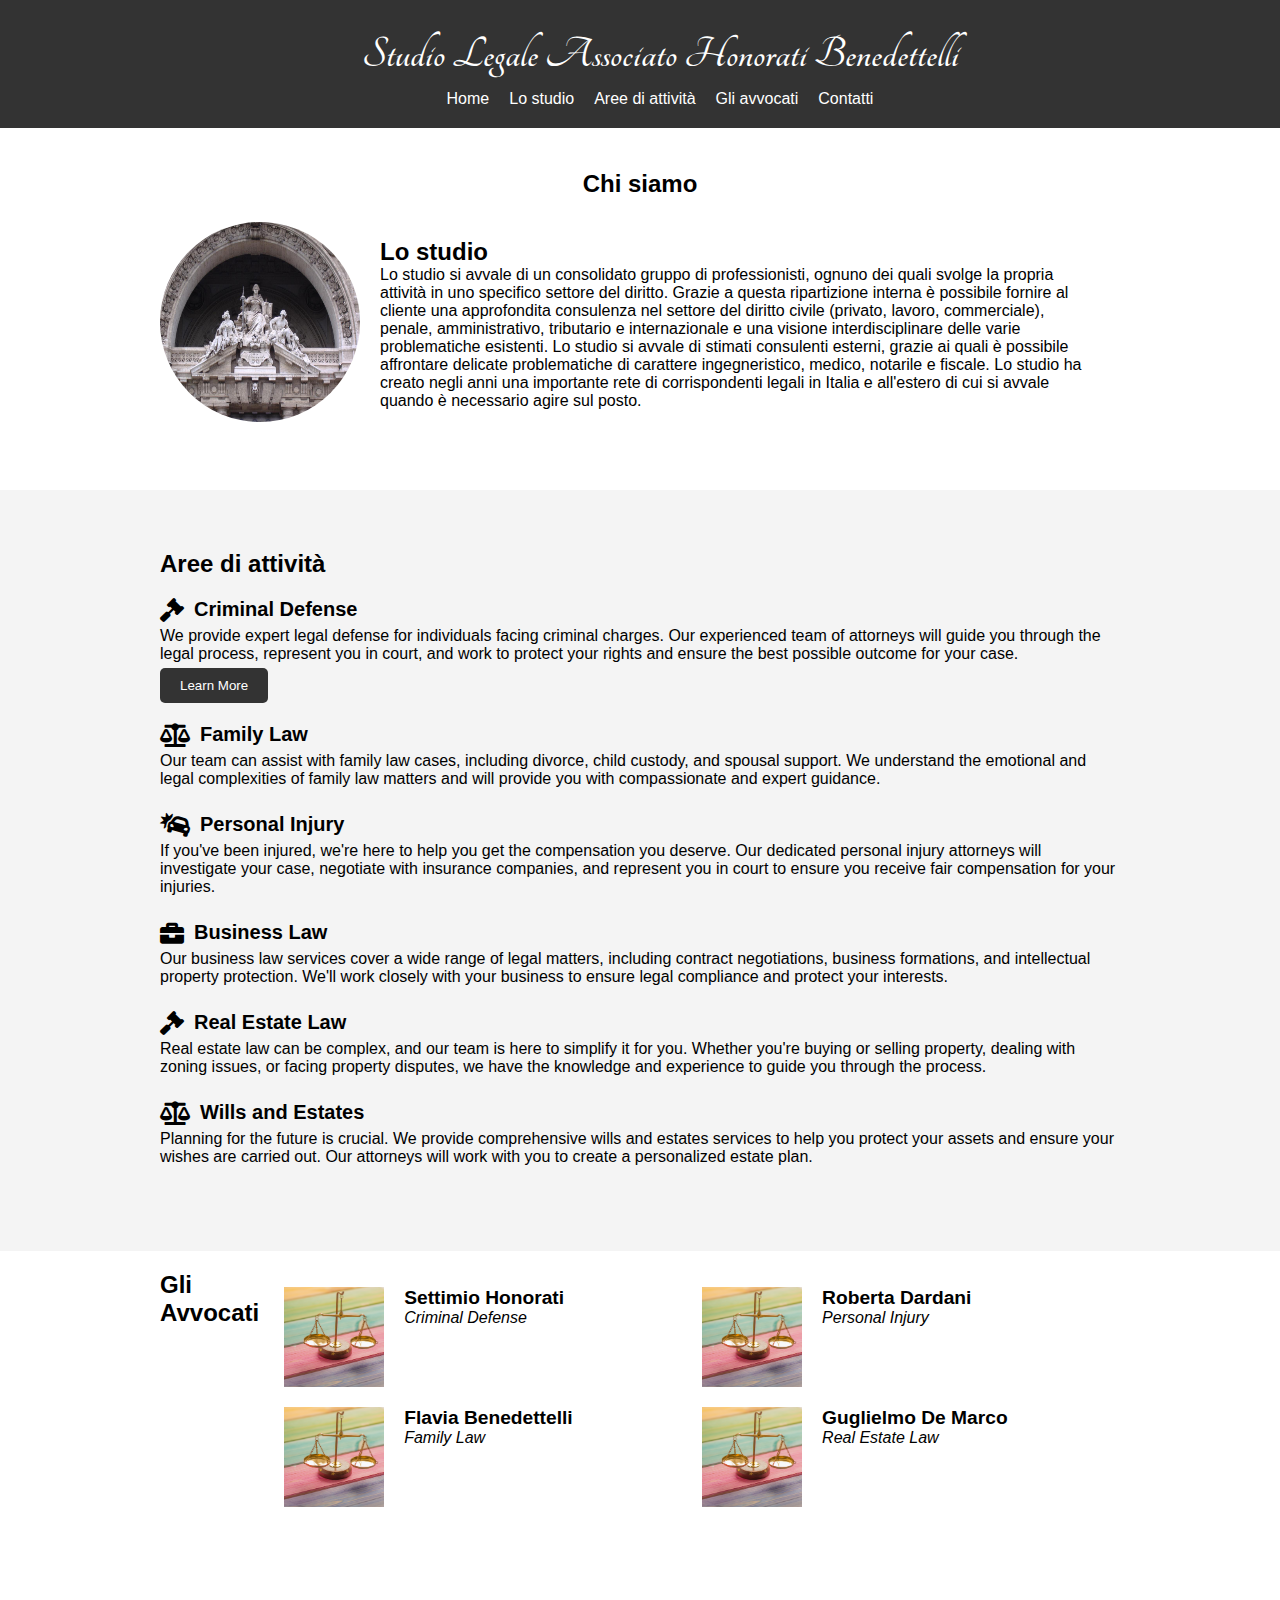
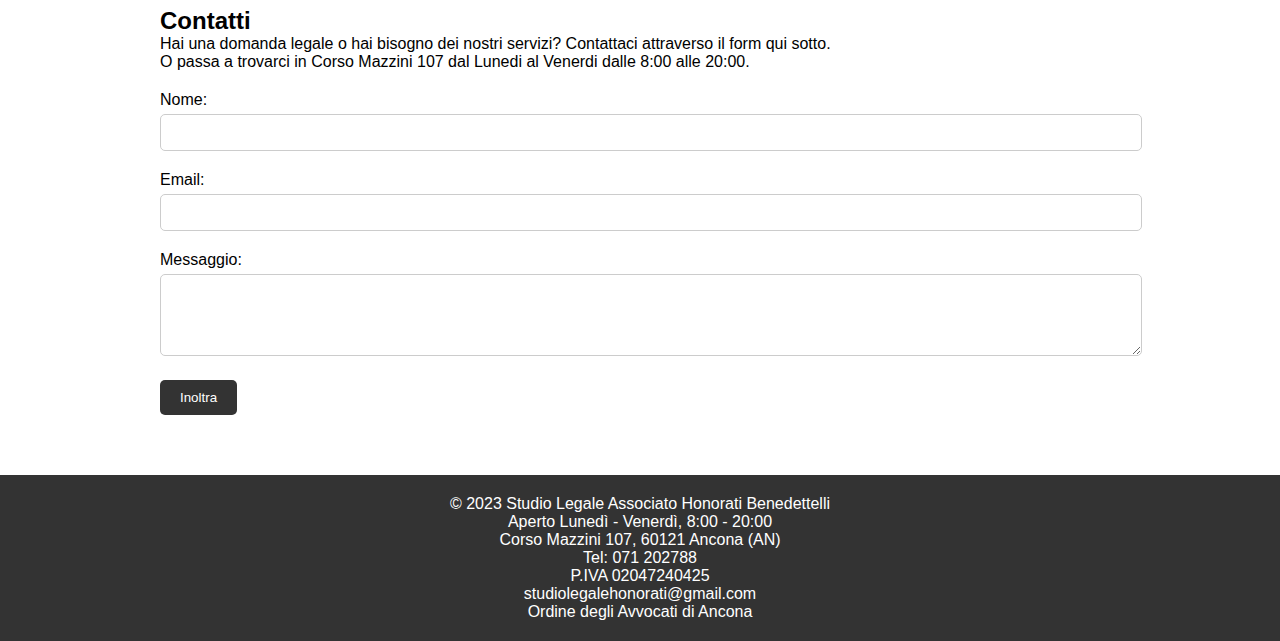
==== index.html @ 828ab22c "first commit" ====
<!DOCTYPE html>
<html lang="en">

<head>
    <meta charset="UTF-8">
    <meta name="viewport" content="width=device-width, initial-scale=1.0">
    <title>Studio Legale Associato Honorati Benedettelli</title>
    <link rel="stylesheet" href="style.css">
    <link rel="stylesheet" href="https://cdnjs.cloudflare.com/ajax/libs/font-awesome/5.15.3/css/all.min.css">
    <link rel="preconnect" href="https://fonts.googleapis.com">
    <link rel="preconnect" href="https://fonts.gstatic.com" crossorigin>
    <link
        href="https://fonts.googleapis.com/css2?family=Alex+Brush&family=Dancing+Script:wght@400;700&family=Great+Vibes&family=Tangerine:wght@400;700&display=swap"
        rel="stylesheet">
</head>

<body>
    <header id="sticky-header">
        <h1>Studio Legale Associato Honorati Benedettelli</h1>
        <nav>
            <a href="#home">Home</a>
            <a href="#about">Lo studio</a>
            <a href="#services">Aree di attività</a>
            <a href="#lawyers">Gli avvocati</a>
            <a href="#contact">Contatti</a>
        </nav>
    </header>
    <!-- Hero -->
    <div class="carousel-container" id="home">
        <div class="carousel-slide">
            <img src="imgs/img1.jpg" alt="Image 1">
            <div class="carousel-caption">
                <h2>Image 1 Caption</h2>
            </div>
        </div>
        <div class="carousel-slide">
            <img src="imgs/img6.jpg" alt="Image 2">
            <div class="carousel-caption">
                <h2>Image 2 Caption</h2>
            </div>
        </div>
        <div class="carousel-slide">
            <img src="imgs/img8.jpg" alt="Image 3">
            <div class="carousel-caption">
                <h2>Image 3 Caption</h2>
            </div>
        </div>
        <div class="carousel-slide">
            <img src="imgs/img11.jpg" alt="Image 4">
            <div class="carousel-caption">
                <h2>Image 4 Caption</h2>
            </div>
        </div>
        <div class="carousel-slide">
            <img src="imgs/img14.jpg" alt="Image 5">
            <div class="carousel-caption">
                <h2>Image 5 Caption</h2>
            </div>
        </div>
    </div>
    <!-- About -->
    <section id="about" class="about">
        <div class="container">
            <h2>Chi siamo</h2>
            <div class="about-content">
                <div class="profile-image">
                    <img src="imgs/img1.jpg" alt="Roberta Dardani - Lawyer">
                </div>
                <div class="profile-details">
                    <h3>Lo studio</h3>
                    <p>Lo studio si avvale di un consolidato gruppo di professionisti, ognuno dei quali svolge la
                        propria attività in uno specifico settore del diritto. Grazie a questa ripartizione interna è
                        possibile fornire al cliente una approfondita consulenza nel settore del diritto civile
                        (privato, lavoro, commerciale), penale, amministrativo, tributario e internazionale e una
                        visione interdisciplinare delle varie problematiche esistenti.
                        Lo studio si avvale di stimati consulenti esterni, grazie ai quali è possibile affrontare
                        delicate problematiche di carattere ingegneristico, medico, notarile e fiscale.
                        Lo studio ha creato negli anni una importante rete di corrispondenti legali in Italia e
                        all&#39;estero di cui si avvale quando è necessario agire sul posto.</p>
                </div>
            </div>
        </div>
    </section>
    <!-- Services -->
    <section id="services" class="services">
        <div class="container">
            <h2>Aree di attività</h2>
            <div class="service">
                <i class="fas fa-gavel"></i>
                <h3>Criminal Defense</h3>
                <p>We provide expert legal defense for individuals facing criminal charges. Our experienced team of
                    attorneys will guide you through the legal process, represent you in court, and work to protect your
                    rights and ensure the best possible outcome for your case.</p>
                    <button class="open-dialog-button">Learn More</button>
            </div>
            <div class="service">
                <i class="fas fa-balance-scale"></i>
                <h3>Family Law</h3>
                <p>Our team can assist with family law cases, including divorce, child custody, and spousal support. We
                    understand the emotional and legal complexities of family law matters and will provide you with
                    compassionate and expert guidance.</p>
            </div>
            <div class="service">
                <i class="fas fa-car-crash"></i>
                <h3>Personal Injury</h3>
                <p>If you've been injured, we're here to help you get the compensation you deserve. Our dedicated
                    personal injury attorneys will investigate your case, negotiate with insurance companies, and
                    represent you in court to ensure you receive fair compensation for your injuries.</p>
            </div>
            <div class="service">
                <i class="fas fa-briefcase"></i>
                <h3>Business Law</h3>
                <p>Our business law services cover a wide range of legal matters, including contract negotiations,
                    business formations, and intellectual property protection. We'll work closely with your business to
                    ensure legal compliance and protect your interests.</p>
            </div>
            <div class="service">
                <i class="fas fa-gavel"></i>
                <h3>Real Estate Law</h3>
                <p>Real estate law can be complex, and our team is here to simplify it for you. Whether you're buying or
                    selling property, dealing with zoning issues, or facing property disputes, we have the knowledge and
                    experience to guide you through the process.</p>
            </div>
            <div class="service">
                <i class="fas fa-balance-scale"></i>
                <h3>Wills and Estates</h3>
                <p>Planning for the future is crucial. We provide comprehensive wills and estates services to help you
                    protect your assets and ensure your wishes are carried out. Our attorneys will work with you to
                    create a personalized estate plan.</p>
            </div>
        </div>
    </section>
    <!-- Gli avvocati -->
    <section id="lawyers" class="container lawyers-container">
        <h2>Gli Avvocati</h2>
        <div class="lawyer-column">
            <ul class="lawyer-list">
                <li class="lawyer-item">
                    <img class="lawyer-image" src="imgs/bilancia.jpg" alt="Lawyer 1">
                    <div class="lawyer-details">
                        <h2 class="lawyer-name">Settimio Honorati</h2>
                        <p class="lawyer-specialty">Criminal Defense</p>
                    </div>
                </li>
                <li class="lawyer-item">
                    <img class="lawyer-image" src="imgs/bilancia.jpg" alt="Lawyer 2">
                    <div class="lawyer-details">
                        <h2 class="lawyer-name">Flavia Benedettelli</h2>
                        <p class="lawyer-specialty">Family Law</p>
                    </div>
                </li>
            </ul>
        </div>
        <div class="lawyer-column">
            <ul class="lawyer-list">
                <li class="lawyer-item">
                    <img class="lawyer-image" src="imgs/bilancia.jpg" alt="Lawyer 3">
                    <div class="lawyer-details">
                        <h2 class="lawyer-name">Roberta Dardani</h2>
                        <p class="lawyer-specialty">Personal Injury</p>
                    </div>
                </li>
                <li class="lawyer-item">
                    <img class="lawyer-image" src="imgs/bilancia.jpg" alt="Lawyer 4">
                    <div class="lawyer-details">
                        <h2 class="lawyer-name">Guglielmo De Marco</h2>
                        <p class="lawyer-specialty">Real Estate Law</p>
                    </div>
                </li>
            </ul>
        </div>
    </section>
    <!-- Contacts -->
    <section id="contact" class="contact">
        <div class="container">
            <h2>Contatti</h2>
            <p>Hai una domanda legale o hai bisogno dei nostri servizi? Contattaci attraverso il form qui sotto.</p>
            <p>O passa a trovarci in Corso Mazzini 107 dal Lunedi al Venerdi dalle 8:00 alle 20:00.</p>
            <form class="form">
                <div class="form-group">
                    <label for="name">Nome:</label>
                    <input type="text" id="name" name="name" required>
                </div>
                <div class="form-group">
                    <label for="email">Email:</label>
                    <input type="email" id="email" name="email" required>
                </div>
                <div class="form-group">
                    <label for="message">Messaggio:</label>
                    <textarea id="message" name="message" rows="4" required></textarea>
                </div>
                <button type="submit">Inoltra</button>
            </form>
        </div>
    </section>

    <footer>
        <div class="container">
            <p>&copy; 2023 Studio Legale Associato Honorati Benedettelli</p>
            <p>Aperto Lunedì - Venerdì, 8:00 - 20:00</p>
            <p>Corso Mazzini 107, 60121 Ancona (AN)</p>
            <p>Tel: 071 202788</p>
            <p>P.IVA 02047240425</p>
            <p>studiolegalehonorati@gmail.com</p>
            <p>Ordine degli Avvocati di Ancona</p>
        </div>
    </footer>
    <script src="script.js"></script>
</body>

</html>
---- style.css ----
/* Reset some default styles */
body, h1, h2, h3, p {
    margin: 0;
    padding: 0;
}

/* Add styles for the entire page */
body {
    font-family: Arial, sans-serif;
    padding-top: 150px;
}

.container {
    max-width: 960px;
    margin: 0 auto;
    padding: 20px;
}

/* Header Styles */
/* Make the header sticky on scroll */
#sticky-header {
    position: fixed;
    top: 0;
    width: 100%;
    background-color: #333;
    color: #fff;
    z-index: 1000;
}

#sticky-header h1 {
    font-family: 'Tangerine', cursive;
    font-size: 46px;
    margin: 10px;
}

header {
    background-color: #333;
    color: #fff;
    padding: 20px;
    text-align: center;
}

nav {
    display: flex;
    justify-content: center;
    gap: 20px;
}

nav a {
    text-decoration: none;
    color: #fff;
}

h2 {
    font-size: 24px;
    margin: 0;
}

/* Carousel Style */
.carousel-container {
    position: relative;
    max-height: 90vh;
    overflow: hidden;
    margin-top: -40px;
}

.carousel-slide {
    display: none;
    width: 100%;
    height: 100%;
}

.carousel-slide img {
    width: 100%;
    height: 100%;
    object-fit: cover;
}

.carousel-caption {
    position: absolute;
    top: 50%;
    left: 50%;
    transform: translate(-50%, -50%);
    text-align: center;
    color: #fff;
    background-color: #333;
    padding: 30px;
}

/* "About Me" section */
.about {
    background-color: #fff;
    padding: 40px 0;
}

.about h2 {
    font-size: 24px;
    text-align: center;
    margin-bottom: 20px;
}

.about-content {
    display: flex;
    align-items: center;
}

.profile-image img {
    width: 200px;
    height: 200px;
    border-radius: 50%;
}

.profile-details {
    flex: 1;
    padding: 20px;
}

.profile-details h3 {
    font-size: 24px;
}

.profile-details p {
    font-size: 16px;
}


/* Services Section Styles */
.services {
    background-color: #f4f4f4;
    padding: 40px 0;
}

/* Responsive CSS for the services section */
.service {
    margin: 20px 0;
    display: flex;
    align-items: flex-start;
    /* Align items at the top */
    flex-wrap: wrap;
    /* Wrap the content to the next line on smaller screens */
}

.service i {
    font-size: 24px;
    margin-right: 10px;
}

.service h3 {
    font-size: 20px;
    margin: 0;
    flex: 1;
    /* Expand to fill available space */
}

.service p {
    margin: 5px 0;
    font-size: 16px;
}

/* Responsive design for the entire page */
@media (max-width: 768px) {

    /* Adjustments for smaller screens */
    .service {
        flex-direction: column;
        /* Stack content on smaller screens */
    }

    .service i {
        margin-right: 0;
        margin-bottom: 10px;
    }
}

/* Lawyers section */
.lawyers-container {
    display: flex;
    justify-content: space-between;
}

.lawyer-column {
    width: 48%;
    /* Adjust the width as needed */
}

.lawyer-list {
    list-style: none;
    padding: 0;
}

.lawyer-item {
    display: flex;
    margin-bottom: 20px;
}

.lawyer-image {
    width: 100px;
    height: 100px;
    margin-right: 20px;
}

.lawyer-details {
    flex: 1;
}

/* Additional styles for better visual appeal */
.lawyer-name {
    font-size: 1.2em;
    font-weight: bold;
    margin: 0;
}

.lawyer-specialty {
    font-style: italic;
}

/* Contact Section Styles */
.contact {
    padding: 40px 0;
}

.form {
    padding-top: 20px;
}

.form-group {
    margin-bottom: 20px;
}

label {
    display: block;
    margin-bottom: 5px;
}

input, textarea {
    width: 100%;
    padding: 10px;
    border: 1px solid #ccc;
    border-radius: 5px;
}

button {
    background-color: #333;
    color: #fff;
    padding: 10px 20px;
    border: none;
    border-radius: 5px;
    cursor: pointer;
}

button:hover {
    background-color: #555;
}

footer {
    background-color: #333;
    text-align: center;
    color: #fff;
}
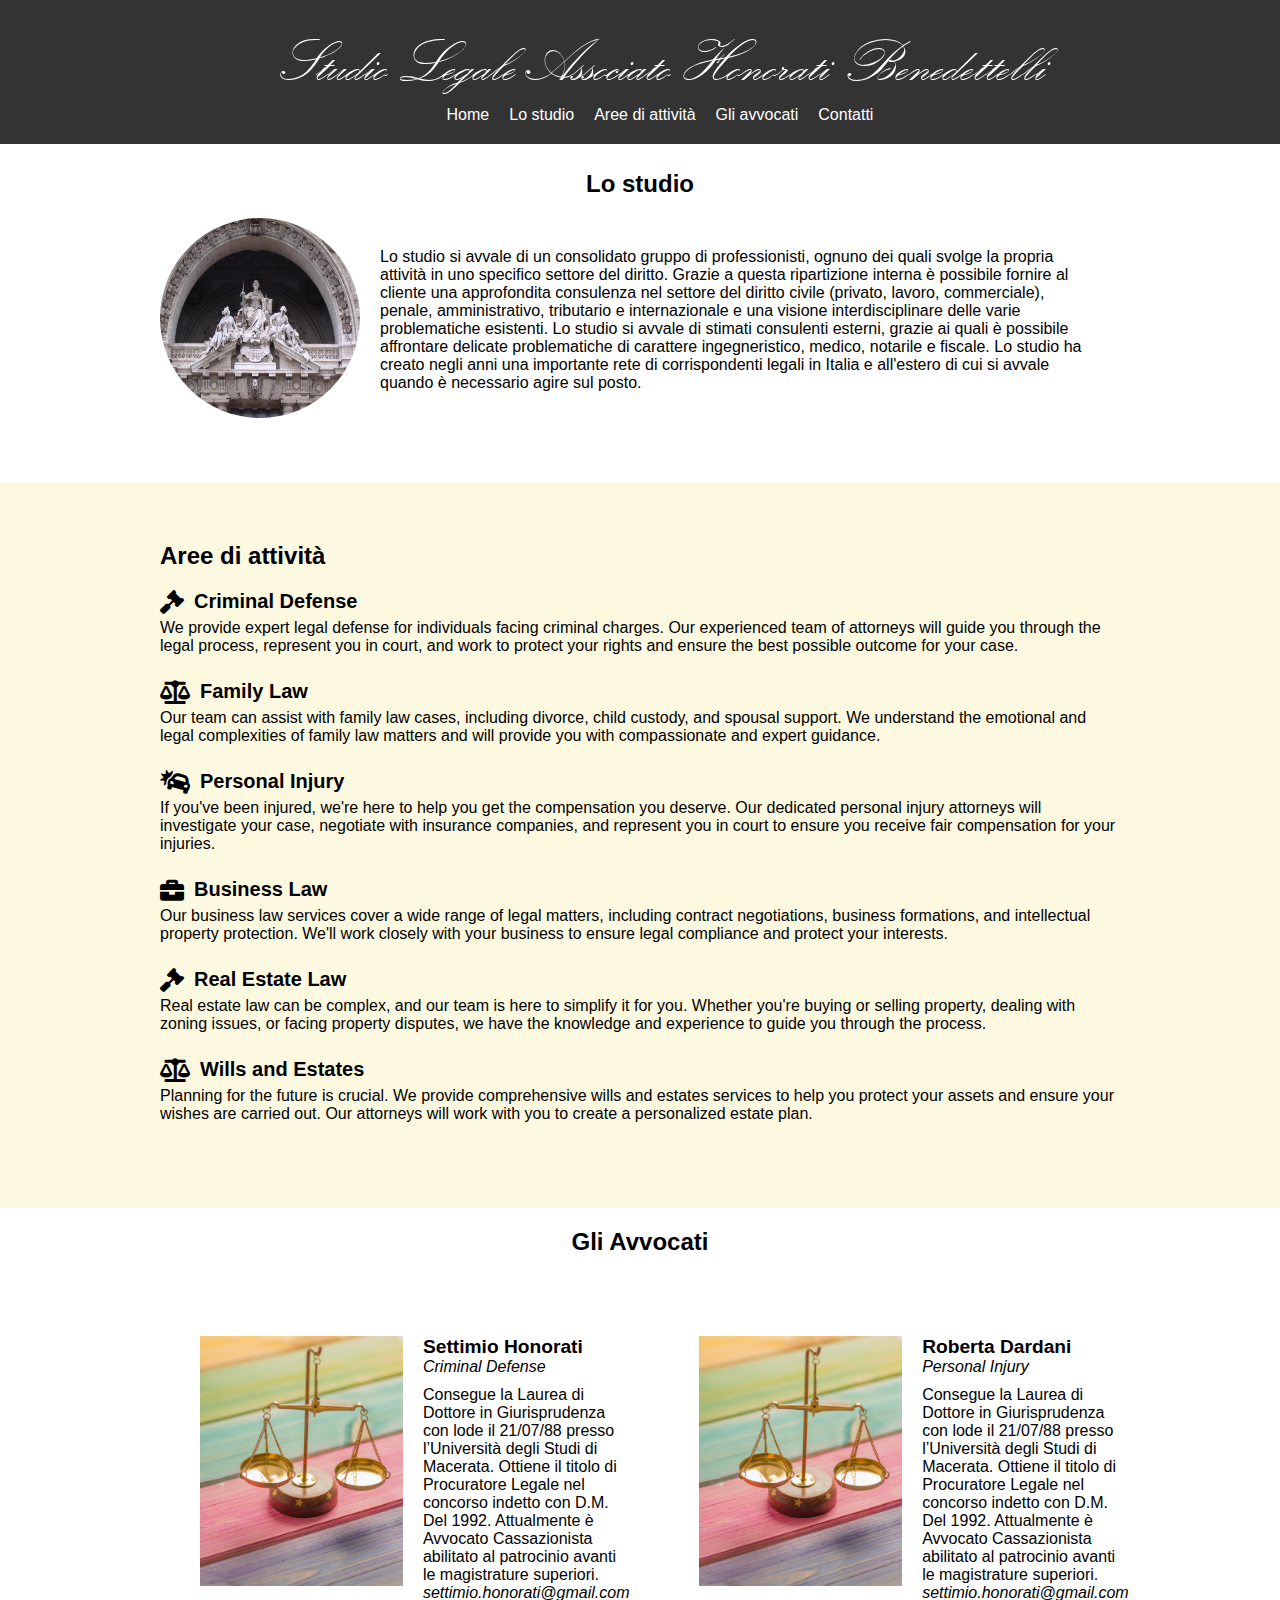
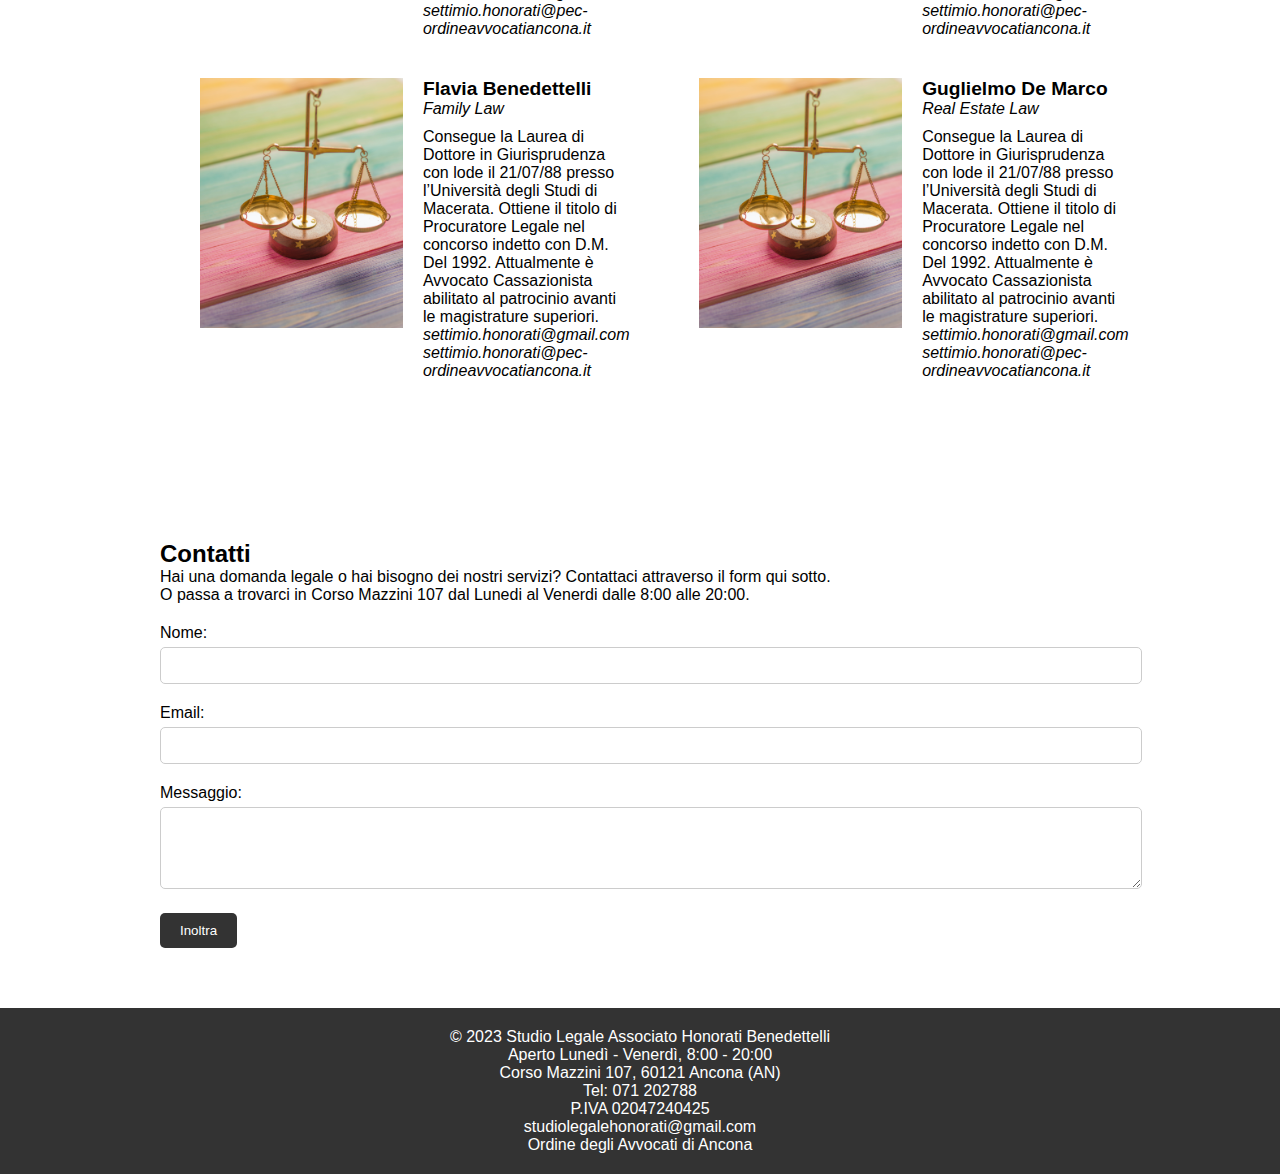
==== commit 1bbe66ec: "added font" ====
--- a/index.html
+++ b/index.html
@@ -28,31 +28,31 @@
     <!-- Hero -->
     <div class="carousel-container" id="home">
         <div class="carousel-slide">
-            <img src="imgs/img1.jpg" alt="Image 1">
+            <img src="imgs/law.jpg" alt="Image 1">
             <div class="carousel-caption">
                 <h2>Image 1 Caption</h2>
             </div>
         </div>
         <div class="carousel-slide">
-            <img src="imgs/img6.jpg" alt="Image 2">
+            <img src="imgs/law.jpg" alt="Image 2">
             <div class="carousel-caption">
                 <h2>Image 2 Caption</h2>
             </div>
         </div>
         <div class="carousel-slide">
-            <img src="imgs/img8.jpg" alt="Image 3">
+            <img src="imgs/law.jpg" alt="Image 3">
             <div class="carousel-caption">
                 <h2>Image 3 Caption</h2>
             </div>
         </div>
         <div class="carousel-slide">
-            <img src="imgs/img11.jpg" alt="Image 4">
+            <img src="imgs/law.jpg" alt="Image 4">
             <div class="carousel-caption">
                 <h2>Image 4 Caption</h2>
             </div>
         </div>
         <div class="carousel-slide">
-            <img src="imgs/img14.jpg" alt="Image 5">
+            <img src="imgs/law.jpg" alt="Image 5">
             <div class="carousel-caption">
                 <h2>Image 5 Caption</h2>
             </div>
@@ -61,13 +61,12 @@
     <!-- About -->
     <section id="about" class="about">
         <div class="container">
-            <h2>Chi siamo</h2>
+            <h2>Lo studio</h2>
             <div class="about-content">
                 <div class="profile-image">
                     <img src="imgs/img1.jpg" alt="Roberta Dardani - Lawyer">
                 </div>
                 <div class="profile-details">
-                    <h3>Lo studio</h3>
                     <p>Lo studio si avvale di un consolidato gruppo di professionisti, ognuno dei quali svolge la
                         propria attività in uno specifico settore del diritto. Grazie a questa ripartizione interna è
                         possibile fornire al cliente una approfondita consulenza nel settore del diritto civile
@@ -91,7 +90,6 @@
                 <p>We provide expert legal defense for individuals facing criminal charges. Our experienced team of
                     attorneys will guide you through the legal process, represent you in court, and work to protect your
                     rights and ensure the best possible outcome for your case.</p>
-                    <button class="open-dialog-button">Learn More</button>
             </div>
             <div class="service">
                 <i class="fas fa-balance-scale"></i>
@@ -131,43 +129,73 @@
         </div>
     </section>
     <!-- Gli avvocati -->
-    <section id="lawyers" class="container lawyers-container">
+    <section id="lawyers" class="container">
         <h2>Gli Avvocati</h2>
-        <div class="lawyer-column">
-            <ul class="lawyer-list">
-                <li class="lawyer-item">
-                    <img class="lawyer-image" src="imgs/bilancia.jpg" alt="Lawyer 1">
-                    <div class="lawyer-details">
-                        <h2 class="lawyer-name">Settimio Honorati</h2>
-                        <p class="lawyer-specialty">Criminal Defense</p>
-                    </div>
-                </li>
-                <li class="lawyer-item">
-                    <img class="lawyer-image" src="imgs/bilancia.jpg" alt="Lawyer 2">
-                    <div class="lawyer-details">
-                        <h2 class="lawyer-name">Flavia Benedettelli</h2>
-                        <p class="lawyer-specialty">Family Law</p>
-                    </div>
-                </li>
-            </ul>
-        </div>
-        <div class="lawyer-column">
-            <ul class="lawyer-list">
-                <li class="lawyer-item">
-                    <img class="lawyer-image" src="imgs/bilancia.jpg" alt="Lawyer 3">
-                    <div class="lawyer-details">
-                        <h2 class="lawyer-name">Roberta Dardani</h2>
-                        <p class="lawyer-specialty">Personal Injury</p>
-                    </div>
-                </li>
-                <li class="lawyer-item">
-                    <img class="lawyer-image" src="imgs/bilancia.jpg" alt="Lawyer 4">
-                    <div class="lawyer-details">
-                        <h2 class="lawyer-name">Guglielmo De Marco</h2>
-                        <p class="lawyer-specialty">Real Estate Law</p>
-                    </div>
-                </li>
-            </ul>
+        <div class="lawyers-container">
+            <div class="lawyer-column">
+                <ul class="lawyer-list">
+                    <li class="lawyer-item">
+                        <img class="lawyer-image" src="imgs/bilancia.jpg" alt="Lawyer 1">
+                        <div class="lawyer-details">
+                            <h3 class="lawyer-name">Settimio Honorati</h3>
+                            <p class="lawyer-specialty">Criminal Defense</p>
+                            <p>Consegue la Laurea di Dottore in Giurisprudenza con lode il 21/07/88 presso l’Università
+                                degli Studi di Macerata.
+                                Ottiene il titolo di Procuratore Legale nel concorso indetto con D.M. Del 1992.
+                                Attualmente è Avvocato Cassazionista abilitato al patrocinio avanti le magistrature
+                                superiori.</p>
+                            <p class="lawyer-contact">settimio.honorati@gmail.com</p>
+                            <p class="lawyer-contact">settimio.honorati@pec-ordineavvocatiancona.it</p>
+                        </div>
+                    </li>
+                    <li class="lawyer-item">
+                        <img class="lawyer-image" src="imgs/bilancia.jpg" alt="Lawyer 2">
+                        <div class="lawyer-details">
+                            <h3 class="lawyer-name">Flavia Benedettelli</h3>
+                            <p class="lawyer-specialty">Family Law</p>
+                            <p>Consegue la Laurea di Dottore in Giurisprudenza con lode il 21/07/88 presso l’Università
+                                degli Studi di Macerata.
+                                Ottiene il titolo di Procuratore Legale nel concorso indetto con D.M. Del 1992.
+                                Attualmente è Avvocato Cassazionista abilitato al patrocinio avanti le magistrature
+                                superiori.</p>
+                            <p class="lawyer-contact">settimio.honorati@gmail.com</p>
+                            <p class="lawyer-contact">settimio.honorati@pec-ordineavvocatiancona.it</p>
+                        </div>
+                    </li>
+                </ul>
+            </div>
+            <div class="lawyer-column">
+                <ul class="lawyer-list">
+                    <li class="lawyer-item">
+                        <img class="lawyer-image" src="imgs/bilancia.jpg" alt="Lawyer 3">
+                        <div class="lawyer-details">
+                            <h3 class="lawyer-name">Roberta Dardani</h3>
+                            <p class="lawyer-specialty">Personal Injury</p>
+                            <p>Consegue la Laurea di Dottore in Giurisprudenza con lode il 21/07/88 presso l’Università
+                                degli Studi di Macerata.
+                                Ottiene il titolo di Procuratore Legale nel concorso indetto con D.M. Del 1992.
+                                Attualmente è Avvocato Cassazionista abilitato al patrocinio avanti le magistrature
+                                superiori.</p>
+                            <p class="lawyer-contact">settimio.honorati@gmail.com</p>
+                            <p class="lawyer-contact">settimio.honorati@pec-ordineavvocatiancona.it</p>
+                        </div>
+                    </li>
+                    <li class="lawyer-item">
+                        <img class="lawyer-image" src="imgs/bilancia.jpg" alt="Lawyer 4">
+                        <div class="lawyer-details">
+                            <h3 class="lawyer-name">Guglielmo De Marco</h3>
+                            <p class="lawyer-specialty">Real Estate Law</p>
+                            <p>Consegue la Laurea di Dottore in Giurisprudenza con lode il 21/07/88 presso l’Università
+                                degli Studi di Macerata.
+                                Ottiene il titolo di Procuratore Legale nel concorso indetto con D.M. Del 1992.
+                                Attualmente è Avvocato Cassazionista abilitato al patrocinio avanti le magistrature
+                                superiori.</p>
+                            <p class="lawyer-contact">settimio.honorati@gmail.com</p>
+                            <p class="lawyer-contact">settimio.honorati@pec-ordineavvocatiancona.it</p>
+                        </div>
+                    </li>
+                </ul>
+            </div>
         </div>
     </section>
     <!-- Contacts -->
--- a/style.css
+++ b/style.css
@@ -1,3 +1,8 @@
+@font-face {
+    font-family: myKunstlerFont;
+    src: url(KUNSTLER.TTF);
+  }
+  
 /* Reset some default styles */
 body, h1, h2, h3, p {
     margin: 0;
@@ -28,9 +33,10 @@
 }
 
 #sticky-header h1 {
-    font-family: 'Tangerine', cursive;
-    font-size: 46px;
+    font-family: myKunstlerFont;
+    font-size: 60px;
     margin: 10px;
+    font-weight: 100;
 }
 
 header {
@@ -126,7 +132,7 @@
 
 /* Services Section Styles */
 .services {
-    background-color: #f4f4f4;
+    background-color: #FDF9E1;
     padding: 40px 0;
 }
 
@@ -173,9 +179,14 @@
 }
 
 /* Lawyers section */
+#lawyers h2 {
+    text-align: center;
+}
+
 .lawyers-container {
     display: flex;
     justify-content: space-between;
+    padding: 40px 0;
 }
 
 .lawyer-column {
@@ -190,12 +201,12 @@
 
 .lawyer-item {
     display: flex;
-    margin-bottom: 20px;
+    margin: 40px;
 }
 
 .lawyer-image {
-    width: 100px;
-    height: 100px;
+    width: 250px;
+    height: 250px;
     margin-right: 20px;
 }
 
@@ -212,8 +223,12 @@
 
 .lawyer-specialty {
     font-style: italic;
-}
-
+    margin-bottom: 10px;
+}
+
+.lawyer-contact {
+    font-style: italic;
+}
 /* Contact Section Styles */
 .contact {
     padding: 40px 0;
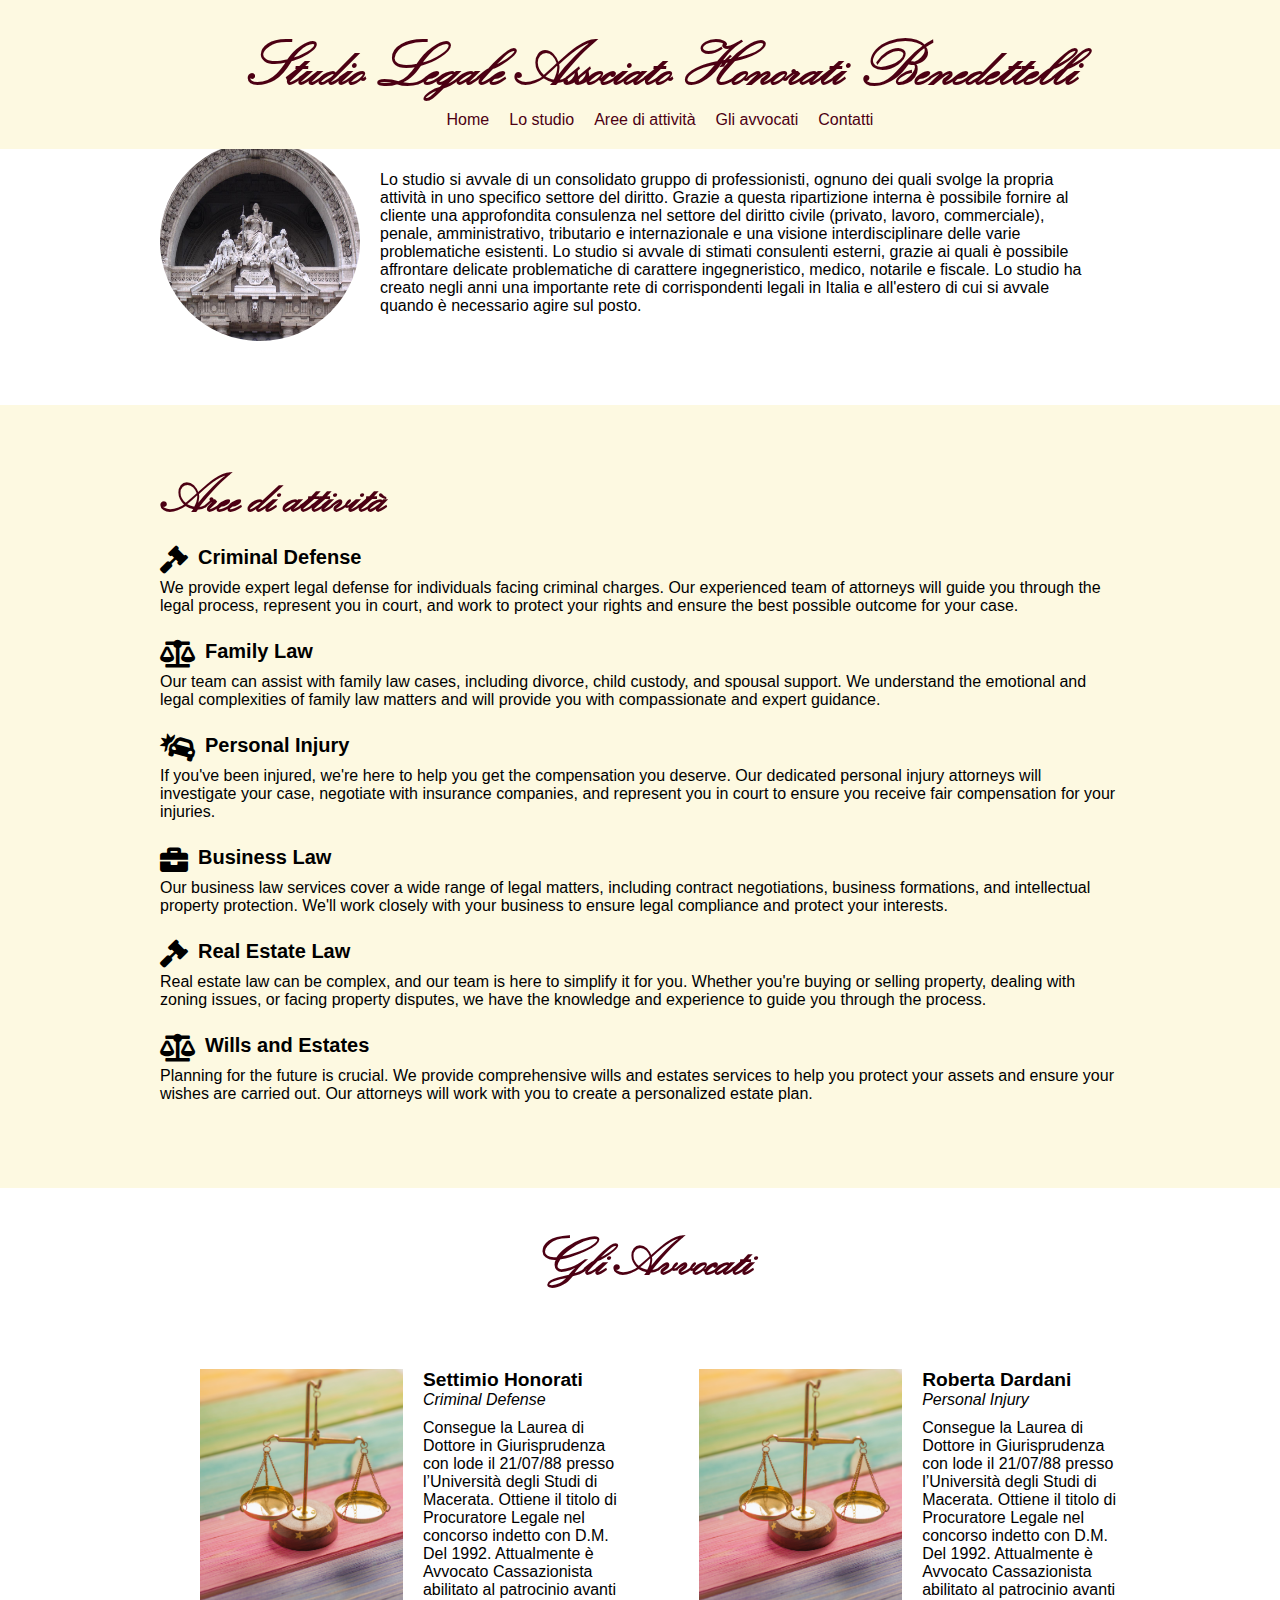
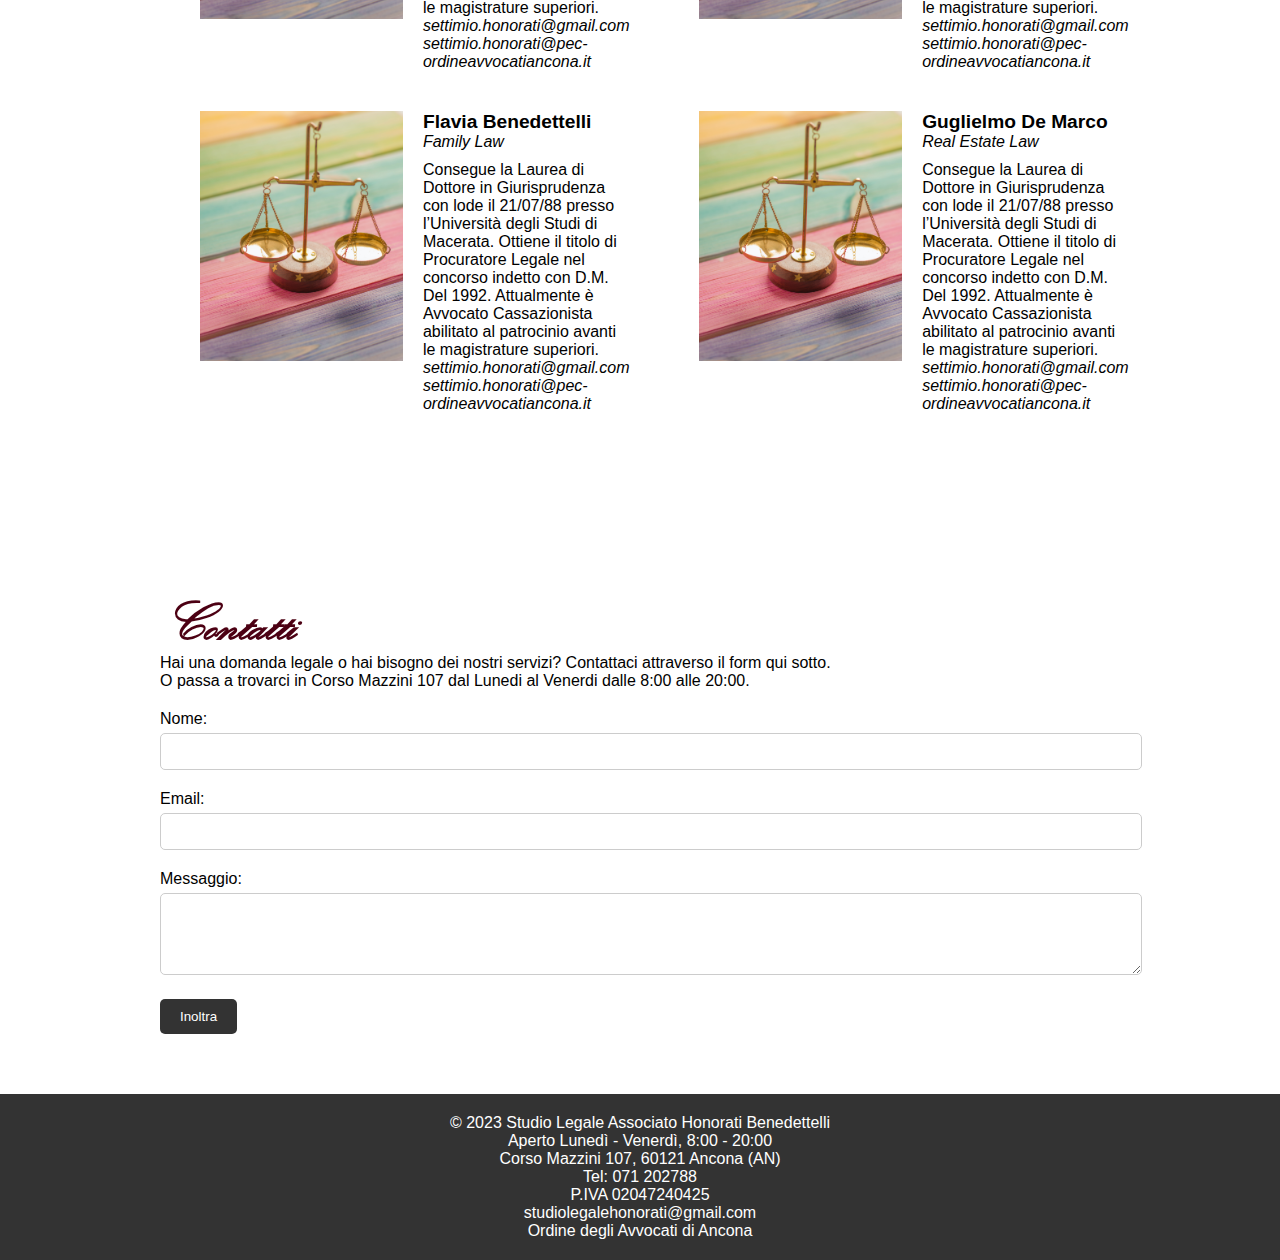
==== commit 93cac1a5: "changed colors" ====
--- a/index.html
+++ b/index.html
@@ -30,31 +30,31 @@
         <div class="carousel-slide">
             <img src="imgs/law.jpg" alt="Image 1">
             <div class="carousel-caption">
-                <h2>Image 1 Caption</h2>
+                <h2>Diritto Civile</h2>
             </div>
         </div>
         <div class="carousel-slide">
             <img src="imgs/law.jpg" alt="Image 2">
             <div class="carousel-caption">
-                <h2>Image 2 Caption</h2>
+                <h2>Diritto di Famiglia</h2>
             </div>
         </div>
         <div class="carousel-slide">
             <img src="imgs/law.jpg" alt="Image 3">
             <div class="carousel-caption">
-                <h2>Image 3 Caption</h2>
+                <h2>Diritto Tributario</h2>
             </div>
         </div>
         <div class="carousel-slide">
             <img src="imgs/law.jpg" alt="Image 4">
             <div class="carousel-caption">
-                <h2>Image 4 Caption</h2>
+                <h2>Diritto Penale</h2>
             </div>
         </div>
         <div class="carousel-slide">
             <img src="imgs/law.jpg" alt="Image 5">
             <div class="carousel-caption">
-                <h2>Image 5 Caption</h2>
+                <h2>Diritto</h2>
             </div>
         </div>
     </div>
@@ -129,7 +129,7 @@
         </div>
     </section>
     <!-- Gli avvocati -->
-    <section id="lawyers" class="container">
+    <section id="lawyers" class="container lawyers">
         <h2>Gli Avvocati</h2>
         <div class="lawyers-container">
             <div class="lawyer-column">
--- a/style.css
+++ b/style.css
@@ -12,9 +12,13 @@
 /* Add styles for the entire page */
 body {
     font-family: Arial, sans-serif;
-    padding-top: 150px;
-}
-
+}
+
+h2 {
+    font-family: myKunstlerFont;
+    font-size: 56px;
+    color: #4C0013;
+}
 .container {
     max-width: 960px;
     margin: 0 auto;
@@ -27,21 +31,19 @@
     position: fixed;
     top: 0;
     width: 100%;
-    background-color: #333;
-    color: #fff;
+    background-color: #FDF9E1;
+    color: #4C0013;
     z-index: 1000;
 }
 
 #sticky-header h1 {
     font-family: myKunstlerFont;
-    font-size: 60px;
+    font-size: 65px;
     margin: 10px;
-    font-weight: 100;
-}
+}
+
 
 header {
-    background-color: #333;
-    color: #fff;
     padding: 20px;
     text-align: center;
 }
@@ -54,26 +56,21 @@
 
 nav a {
     text-decoration: none;
-    color: #fff;
-}
-
-h2 {
-    font-size: 24px;
-    margin: 0;
+    color: #4C0013;
 }
 
 /* Carousel Style */
 .carousel-container {
     position: relative;
-    max-height: 90vh;
+    max-height: 100vh;
     overflow: hidden;
-    margin-top: -40px;
 }
 
 .carousel-slide {
     display: none;
     width: 100%;
     height: 100%;
+    opacity: 0.8;
 }
 
 .carousel-slide img {
@@ -88,8 +85,8 @@
     left: 50%;
     transform: translate(-50%, -50%);
     text-align: center;
-    color: #fff;
-    background-color: #333;
+    color: #333;
+    background-color: #fff;
     padding: 30px;
 }
 
@@ -100,7 +97,6 @@
 }
 
 .about h2 {
-    font-size: 24px;
     text-align: center;
     margin-bottom: 20px;
 }
@@ -147,7 +143,7 @@
 }
 
 .service i {
-    font-size: 24px;
+    font-size: 28px;
     margin-right: 10px;
 }
 
@@ -181,6 +177,10 @@
 /* Lawyers section */
 #lawyers h2 {
     text-align: center;
+}
+
+.lawyers {
+    padding: 40px 0;
 }
 
 .lawyers-container {
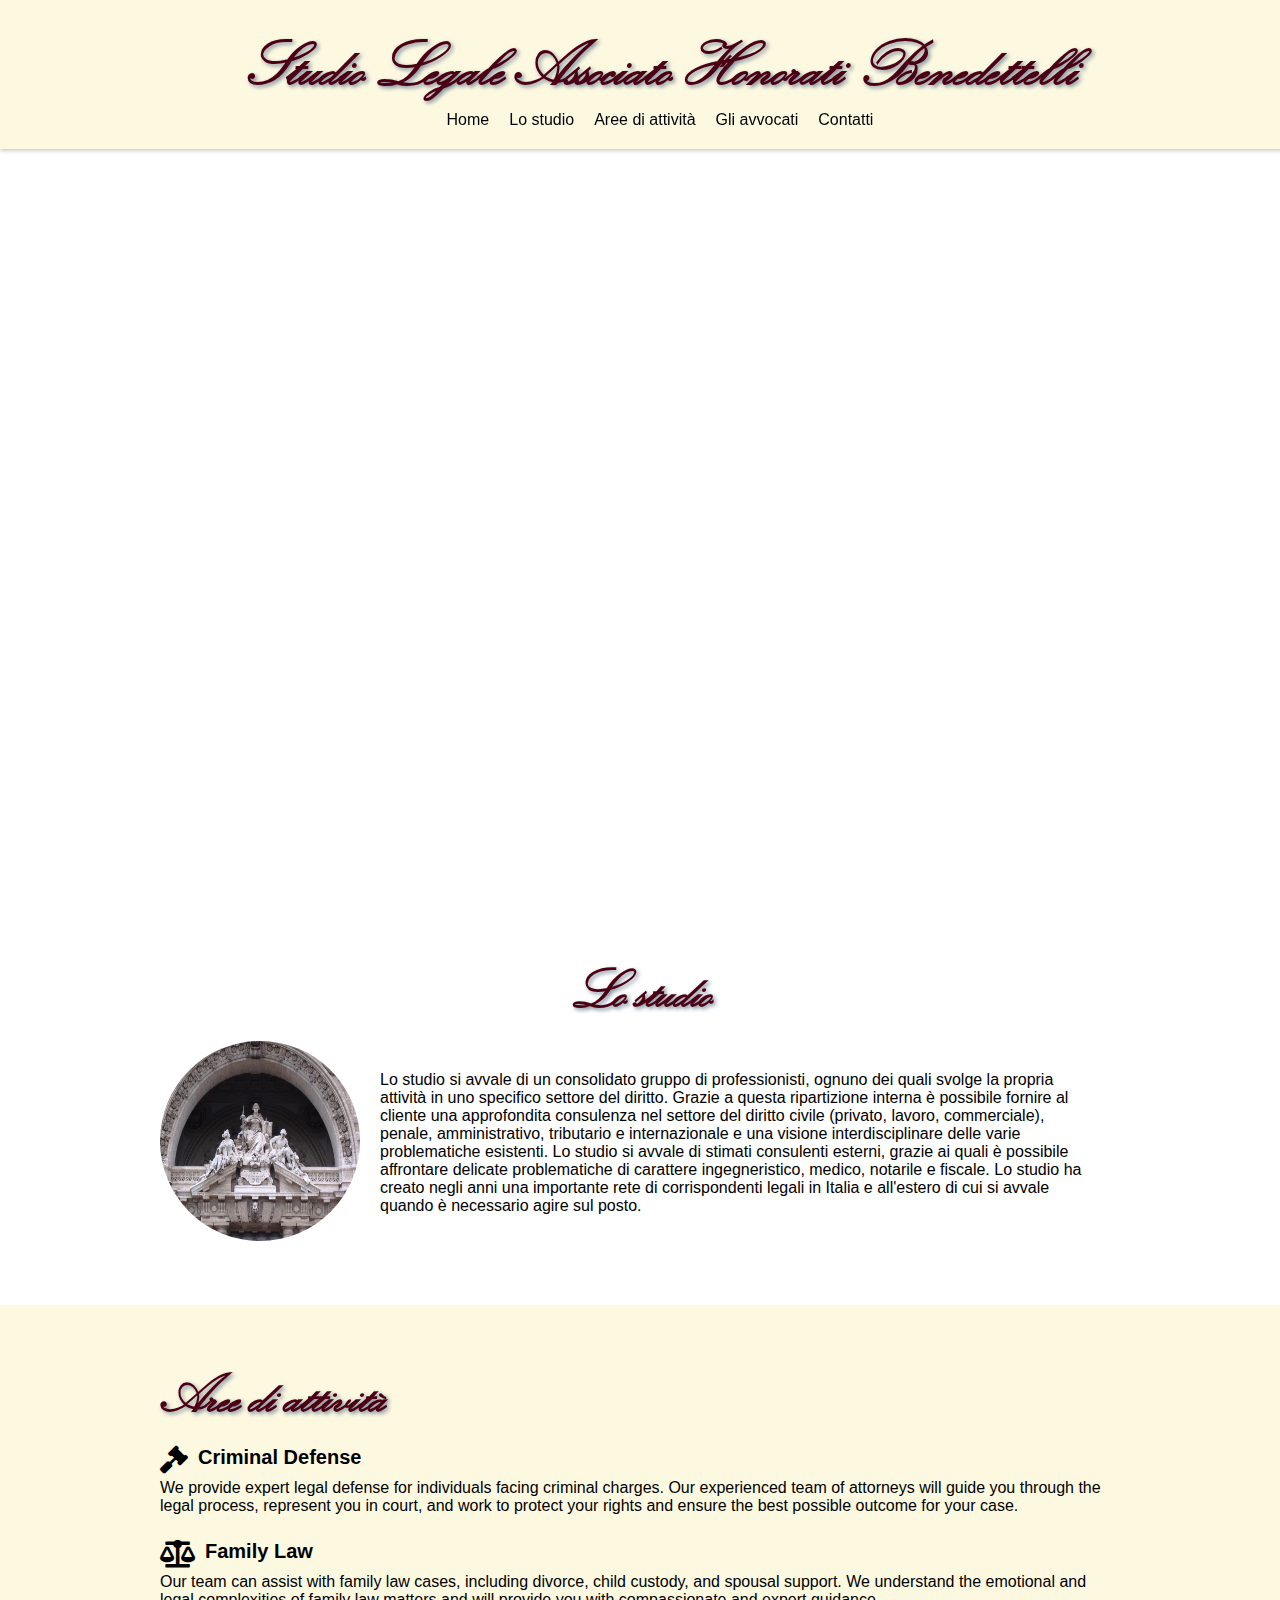
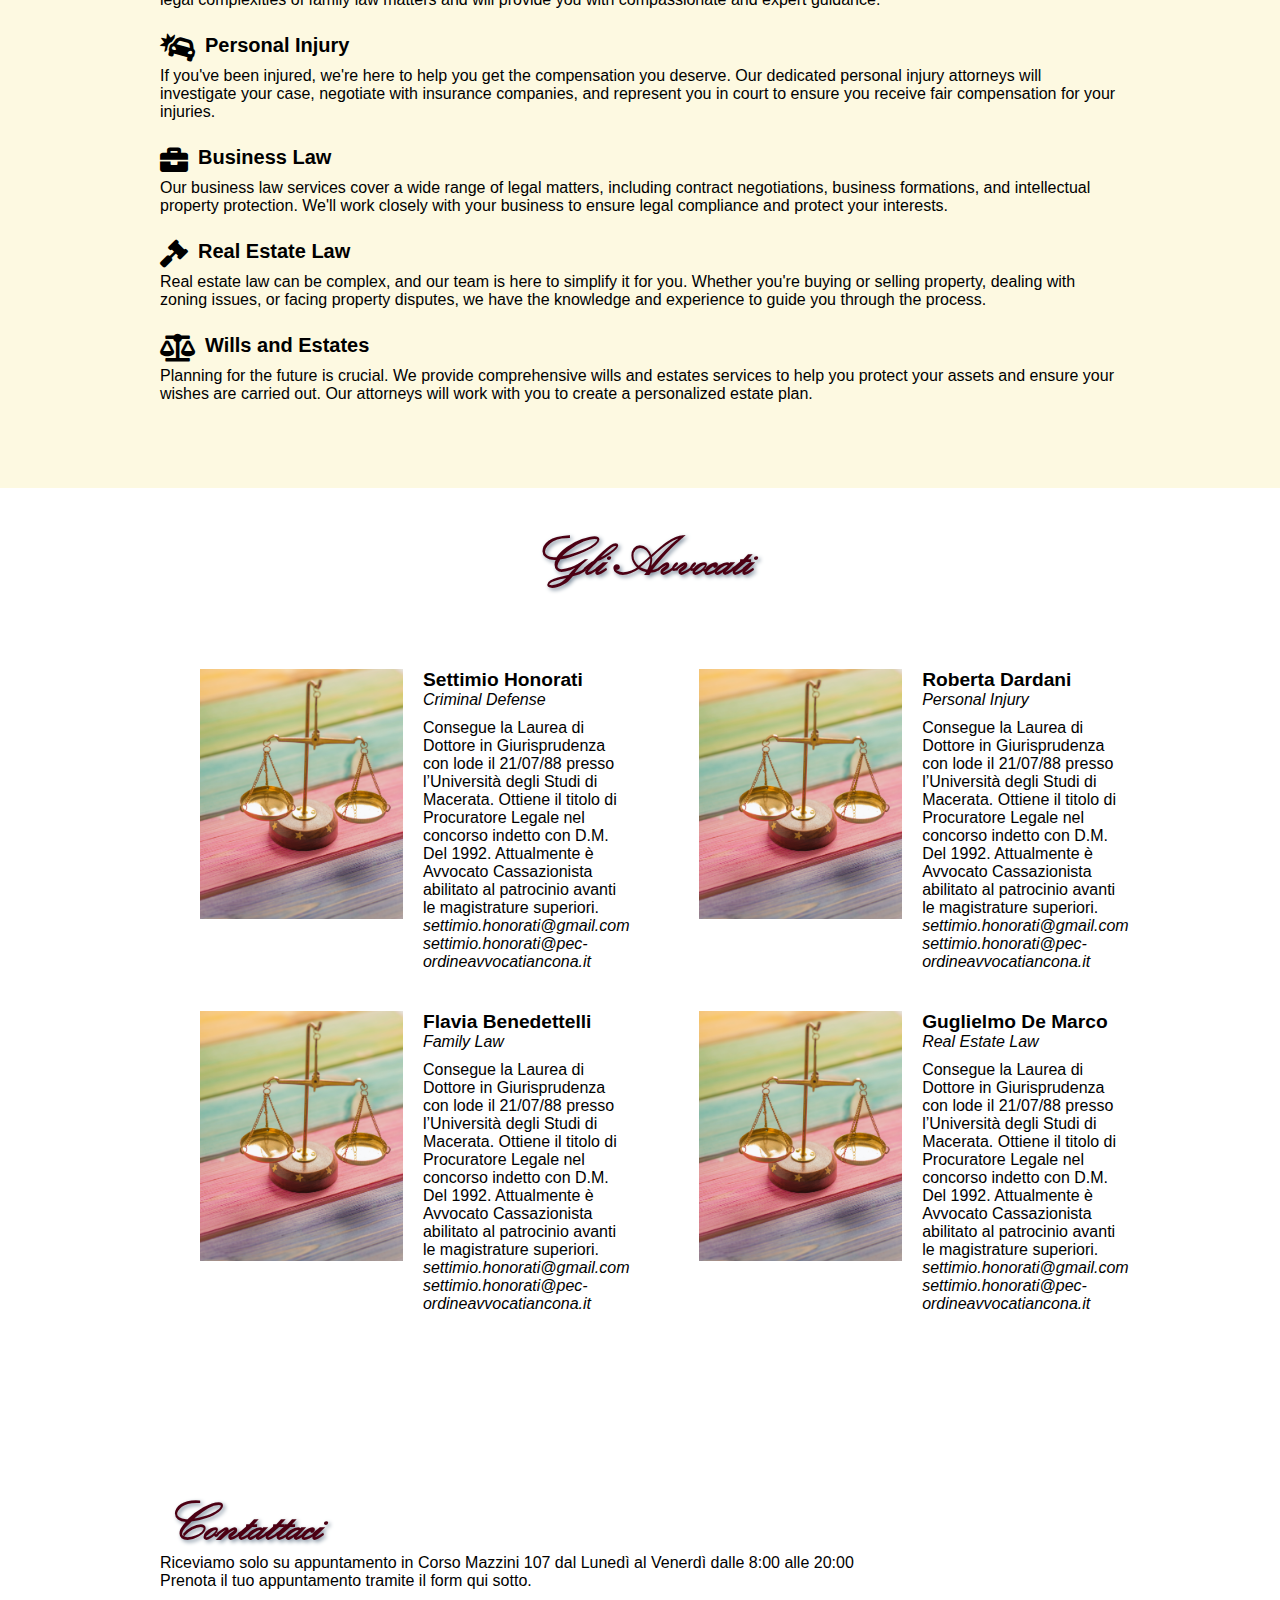
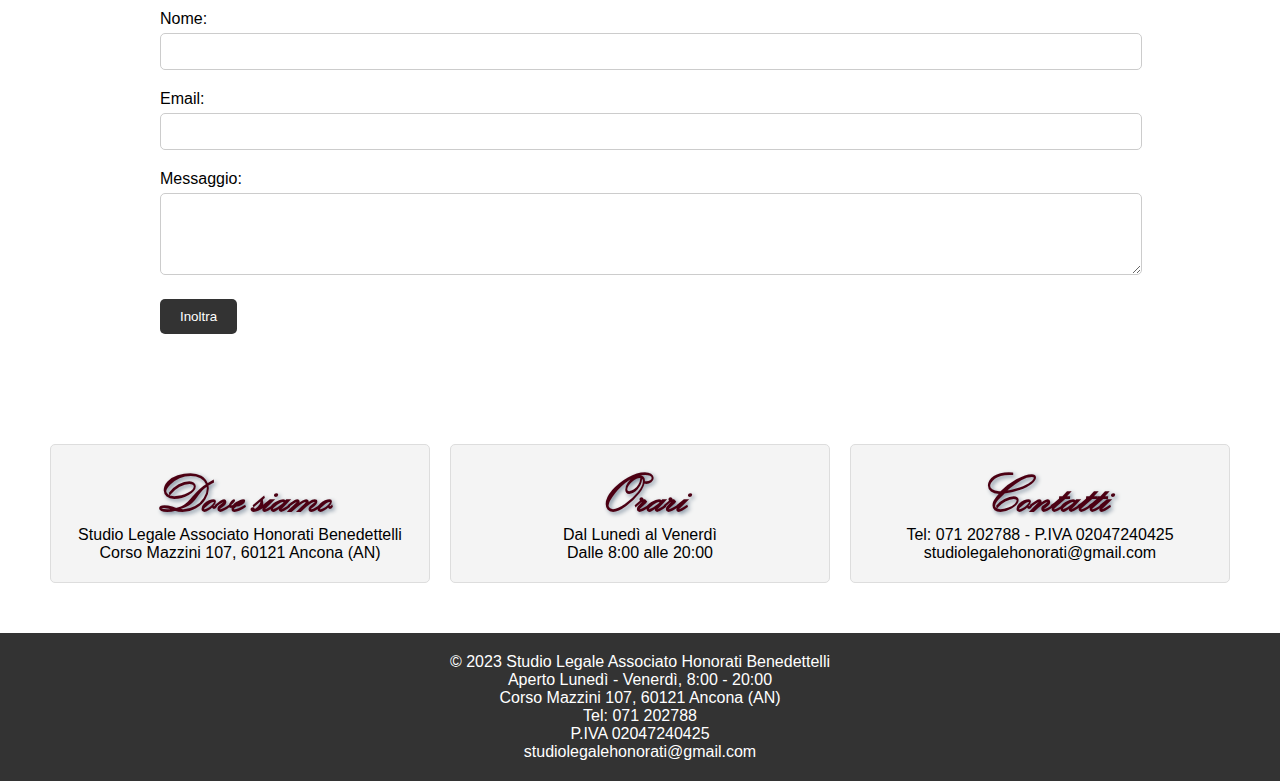
==== commit fe90ff18: "css changes" ====
--- a/index.html
+++ b/index.html
@@ -12,6 +12,8 @@
     <link
         href="https://fonts.googleapis.com/css2?family=Alex+Brush&family=Dancing+Script:wght@400;700&family=Great+Vibes&family=Tangerine:wght@400;700&display=swap"
         rel="stylesheet">
+    <!-- Favicon -->
+    <link rel="shortcut icon" href="favicon.ico" />
 </head>
 
 <body>
@@ -28,34 +30,34 @@
     <!-- Hero -->
     <div class="carousel-container" id="home">
         <div class="carousel-slide">
-            <img src="imgs/law.jpg" alt="Image 1">
-            <div class="carousel-caption">
+            <img src="imgs/books.jpg" alt="Image 1">
+            <!-- <div class="carousel-caption">
                 <h2>Diritto Civile</h2>
-            </div>
+            </div> -->
         </div>
         <div class="carousel-slide">
             <img src="imgs/law.jpg" alt="Image 2">
-            <div class="carousel-caption">
+            <!-- <div class="carousel-caption">
                 <h2>Diritto di Famiglia</h2>
-            </div>
-        </div>
-        <div class="carousel-slide">
-            <img src="imgs/law.jpg" alt="Image 3">
-            <div class="carousel-caption">
+            </div> -->
+        </div>
+        <div class="carousel-slide">
+            <img src="imgs/bilancia.jpg" alt="Image 3">
+            <!-- <div class="carousel-caption">
                 <h2>Diritto Tributario</h2>
-            </div>
-        </div>
-        <div class="carousel-slide">
-            <img src="imgs/law.jpg" alt="Image 4">
-            <div class="carousel-caption">
+            </div> -->
+        </div>
+        <div class="carousel-slide">
+            <img src="imgs/books.jpg" alt="Image 4">
+            <!-- <div class="carousel-caption">
                 <h2>Diritto Penale</h2>
-            </div>
-        </div>
-        <div class="carousel-slide">
-            <img src="imgs/law.jpg" alt="Image 5">
-            <div class="carousel-caption">
+            </div> -->
+        </div>
+        <div class="carousel-slide">
+            <img src="imgs/books.jpg" alt="Image 5">
+            <!-- <div class="carousel-caption">
                 <h2>Diritto</h2>
-            </div>
+            </div> -->
         </div>
     </div>
     <!-- About -->
@@ -201,9 +203,9 @@
     <!-- Contacts -->
     <section id="contact" class="contact">
         <div class="container">
-            <h2>Contatti</h2>
-            <p>Hai una domanda legale o hai bisogno dei nostri servizi? Contattaci attraverso il form qui sotto.</p>
-            <p>O passa a trovarci in Corso Mazzini 107 dal Lunedi al Venerdi dalle 8:00 alle 20:00.</p>
+            <h2>Contattaci</h2>
+            <p>Riceviamo solo su appuntamento in Corso Mazzini 107 dal Lunedì al Venerdì dalle 8:00 alle 20:00</p>
+            <p>Prenota il tuo appuntamento tramite il form qui sotto.</p>
             <form class="form">
                 <div class="form-group">
                     <label for="name">Nome:</label>
@@ -221,7 +223,25 @@
             </form>
         </div>
     </section>
-
+    <section class="contacts">
+        <div class="contacts-container">
+          <div class="column">
+            <h2>Dove siamo</h2>
+            <p>Studio Legale Associato Honorati Benedettelli</p> 
+            <p>Corso Mazzini 107, 60121 Ancona (AN)</p> 
+          </div>
+          <div class="column">
+            <h2>Orari</h2>
+            <p>Dal Lunedì al Venerdì</p>
+            <p>Dalle 8:00 alle 20:00</p>
+          </div>
+          <div class="column">
+            <h2>Contatti</h2>
+            <p>Tel: 071 202788 - P.IVA 02047240425</p>
+            <p>studiolegalehonorati@gmail.com</p>
+          </div>
+        </div>
+      </section>
     <footer>
         <div class="container">
             <p>&copy; 2023 Studio Legale Associato Honorati Benedettelli</p>
@@ -230,7 +250,6 @@
             <p>Tel: 071 202788</p>
             <p>P.IVA 02047240425</p>
             <p>studiolegalehonorati@gmail.com</p>
-            <p>Ordine degli Avvocati di Ancona</p>
         </div>
     </footer>
     <script src="script.js"></script>
--- a/style.css
+++ b/style.css
@@ -1,8 +1,8 @@
 @font-face {
     font-family: myKunstlerFont;
     src: url(KUNSTLER.TTF);
-  }
-  
+}
+
 /* Reset some default styles */
 body, h1, h2, h3, p {
     margin: 0;
@@ -18,7 +18,9 @@
     font-family: myKunstlerFont;
     font-size: 56px;
     color: #4C0013;
-}
+    text-shadow: 2px 2px 4px lightslategray;
+}
+
 .container {
     max-width: 960px;
     margin: 0 auto;
@@ -40,12 +42,14 @@
     font-family: myKunstlerFont;
     font-size: 65px;
     margin: 10px;
+    text-shadow: 2px 2px 4px lightslategray;
 }
 
 
 header {
     padding: 20px;
     text-align: center;
+    box-shadow: 0 2px 4px rgba(0, 0, 0, 0.2);
 }
 
 nav {
@@ -56,13 +60,14 @@
 
 nav a {
     text-decoration: none;
-    color: #4C0013;
+    color: #000;
+    /* font-weight: bold; */
 }
 
 /* Carousel Style */
 .carousel-container {
     position: relative;
-    max-height: 100vh;
+    height: 100vh;
     overflow: hidden;
 }
 
@@ -70,24 +75,43 @@
     display: none;
     width: 100%;
     height: 100%;
-    opacity: 0.8;
 }
 
 .carousel-slide img {
     width: 100%;
     height: 100%;
     object-fit: cover;
-}
-
-.carousel-caption {
+    /* opacity: 0.5; */
+}
+
+/* .carousel-caption {
     position: absolute;
     top: 50%;
     left: 50%;
     transform: translate(-50%, -50%);
     text-align: center;
+    padding: 30px;
+} */
+
+.carousel-caption h2 {
+    font-family: Arial, Helvetica, sans-serif;
     color: #333;
-    background-color: #fff;
-    padding: 30px;
+    text-align: right;
+}
+
+h2.slide-in {
+    position: absolute;
+    left: -100%; /* Start off the screen to the left */
+    animation: slide 2s forwards;
+}
+
+@keyframes slide {
+    0% {
+        left: -100%;
+    }
+    100% {
+        left: 0;
+    }
 }
 
 /* "About Me" section */
@@ -159,21 +183,6 @@
     font-size: 16px;
 }
 
-/* Responsive design for the entire page */
-@media (max-width: 768px) {
-
-    /* Adjustments for smaller screens */
-    .service {
-        flex-direction: column;
-        /* Stack content on smaller screens */
-    }
-
-    .service i {
-        margin-right: 0;
-        margin-bottom: 10px;
-    }
-}
-
 /* Lawyers section */
 #lawyers h2 {
     text-align: center;
@@ -191,7 +200,6 @@
 
 .lawyer-column {
     width: 48%;
-    /* Adjust the width as needed */
 }
 
 .lawyer-list {
@@ -214,7 +222,6 @@
     flex: 1;
 }
 
-/* Additional styles for better visual appeal */
 .lawyer-name {
     font-size: 1.2em;
     font-weight: bold;
@@ -229,6 +236,7 @@
 .lawyer-contact {
     font-style: italic;
 }
+
 /* Contact Section Styles */
 .contact {
     padding: 40px 0;
@@ -267,8 +275,100 @@
     background-color: #555;
 }
 
+.contacts {
+    text-align: center;
+}
+
+.contacts-container {
+    display: flex;
+    flex-wrap: wrap;
+    justify-content: space-between;
+    align-items: center;
+    padding: 40px;
+}
+
+.column {
+    flex: 1;
+    margin: 10px;
+    padding: 20px;
+    background-color: #f4f4f4;
+    border: 1px solid #ddd;
+    border-radius: 5px;
+    box-sizing: border-box;
+}
+
 footer {
     background-color: #333;
     text-align: center;
     color: #fff;
+}
+
+/* Responsive design for the entire page */
+@media (max-width: 768px) {
+
+    /* Adjustments for smaller screens */
+    #sticky-header {
+        padding: 5px;
+    }
+
+    #sticky-header h1 {
+        font-size: 20px;
+    }
+
+    #sticky-header nav {
+        display: block;
+        margin-top: 10px;
+    }
+
+    #sticky-header nav a {
+        display: block;
+        margin: 5px 0;
+    }
+
+    .container {
+        width: 100%;
+    }
+
+    .about-content {
+        display: flex;
+        flex-direction: column;
+    }
+
+    .service {
+        flex-direction: column;
+    }
+
+    .service i {
+        margin-right: 0;
+        margin-bottom: 10px;
+    }
+
+    .lawyers-container {
+        display: flex;
+        flex-direction: column;
+        justify-content: center;
+        align-items: center;
+    }
+
+    .lawyer-column {
+        width: 90%;
+    }
+
+    .lawyer-item {
+        display: flex;
+        flex-direction: column;
+    }
+
+    .lawyer-image img {
+        width: 200px;
+        height: 200px;
+    }
+
+    .contacts-container {
+        flex-direction: column;
+      }
+
+      .column {
+        width: 100%;
+      }
 }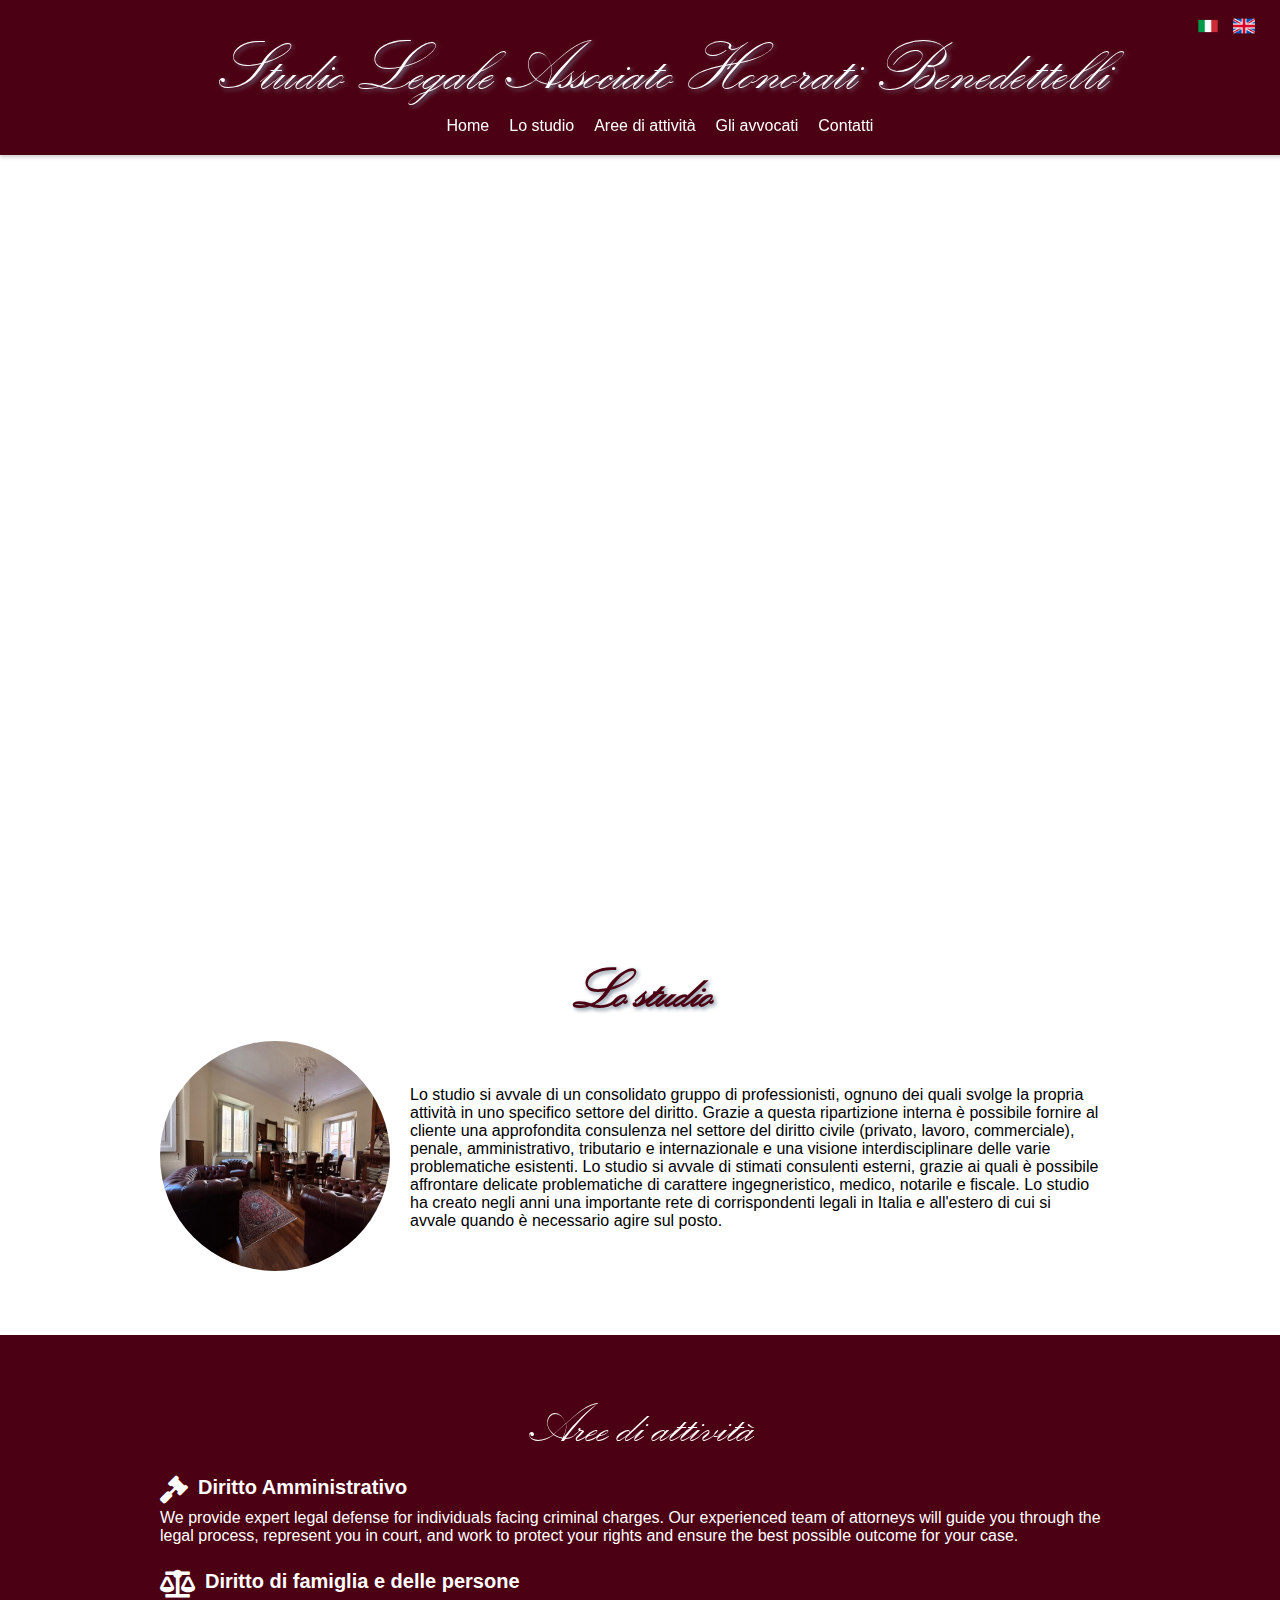
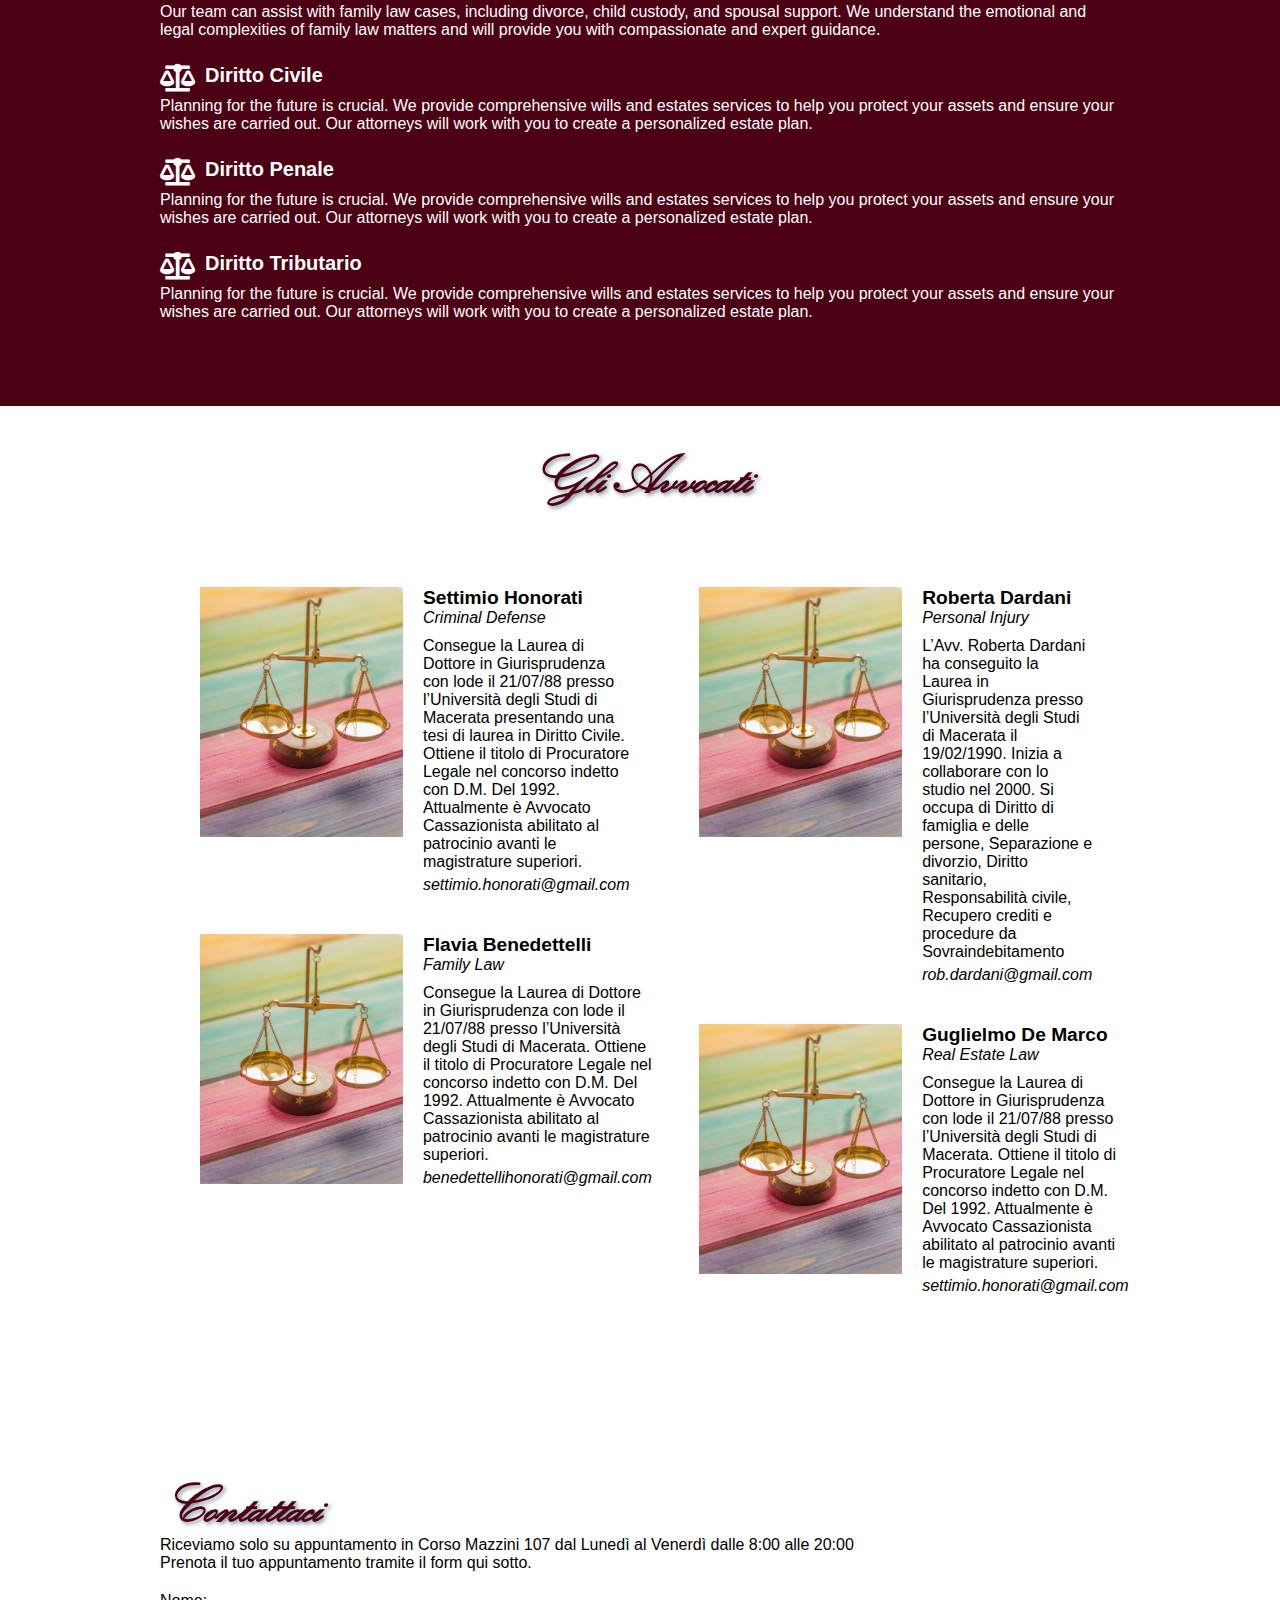
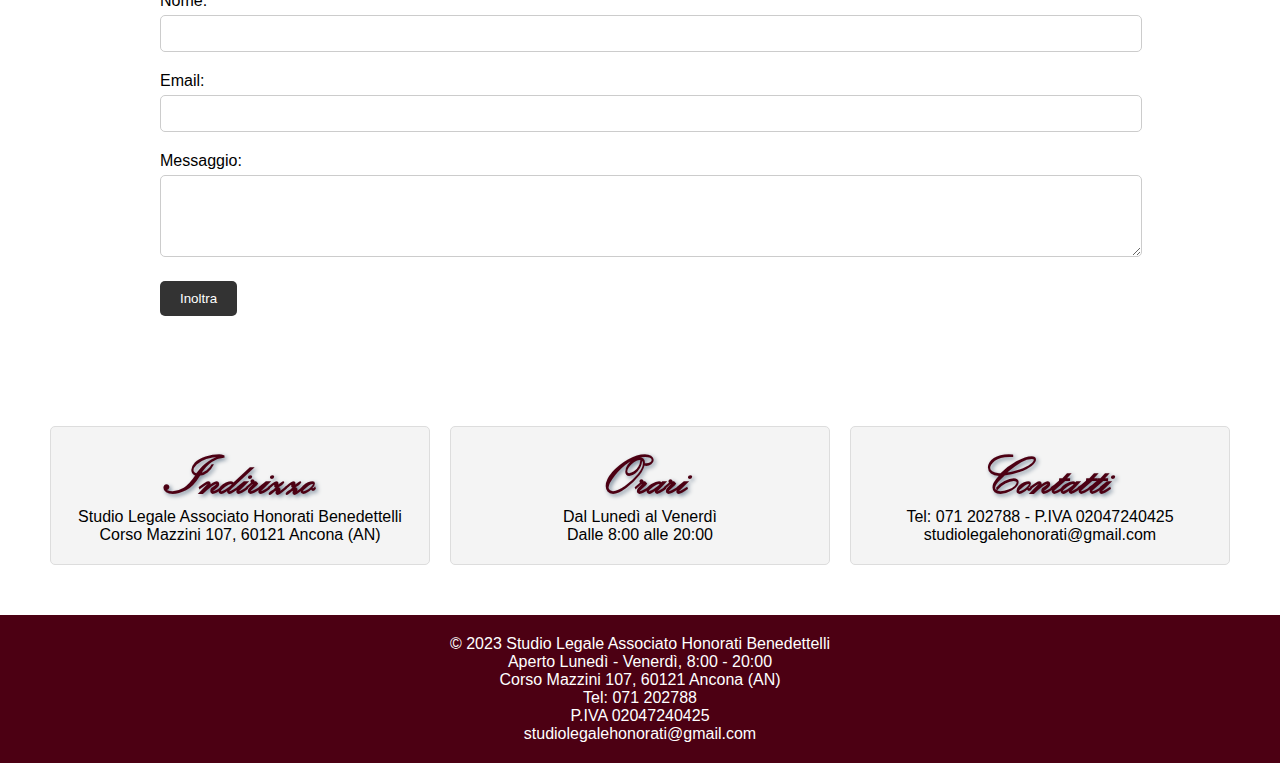
==== commit 07685ef5: "added lang icons" ====
--- a/index.html
+++ b/index.html
@@ -26,17 +26,21 @@
             <a href="#lawyers">Gli avvocati</a>
             <a href="#contact">Contatti</a>
         </nav>
+        <div class="flags">
+            <a href="#" class="flag-icon flag-icon-it"><img class="flag" src="imgs/italy.png" alt="italian"></a> <!-- Italian flag -->
+            <a href="#" class="flag-icon flag-icon-en"><img class="flag" src="imgs/united-kingdom.png" alt="english"></a> <!-- English flag -->
+        </div>
     </header>
     <!-- Hero -->
     <div class="carousel-container" id="home">
         <div class="carousel-slide">
-            <img src="imgs/books.jpg" alt="Image 1">
+            <img src="imgs/img17.jpg" alt="Image 1">
             <!-- <div class="carousel-caption">
                 <h2>Diritto Civile</h2>
             </div> -->
         </div>
         <div class="carousel-slide">
-            <img src="imgs/law.jpg" alt="Image 2">
+            <img src="imgs/img18.jpg" alt="Image 2">
             <!-- <div class="carousel-caption">
                 <h2>Diritto di Famiglia</h2>
             </div> -->
@@ -66,7 +70,7 @@
             <h2>Lo studio</h2>
             <div class="about-content">
                 <div class="profile-image">
-                    <img src="imgs/img1.jpg" alt="Roberta Dardani - Lawyer">
+                    <img src="imgs/studio.jpg" alt="Roberta Dardani - Lawyer">
                 </div>
                 <div class="profile-details">
                     <p>Lo studio si avvale di un consolidato gruppo di professionisti, ognuno dei quali svolge la
@@ -88,42 +92,35 @@
             <h2>Aree di attività</h2>
             <div class="service">
                 <i class="fas fa-gavel"></i>
-                <h3>Criminal Defense</h3>
+                <h3>Diritto Amministrativo</h3>
                 <p>We provide expert legal defense for individuals facing criminal charges. Our experienced team of
                     attorneys will guide you through the legal process, represent you in court, and work to protect your
                     rights and ensure the best possible outcome for your case.</p>
             </div>
             <div class="service">
                 <i class="fas fa-balance-scale"></i>
-                <h3>Family Law</h3>
+                <h3>Diritto di famiglia e delle persone</h3>
                 <p>Our team can assist with family law cases, including divorce, child custody, and spousal support. We
                     understand the emotional and legal complexities of family law matters and will provide you with
                     compassionate and expert guidance.</p>
             </div>
             <div class="service">
-                <i class="fas fa-car-crash"></i>
-                <h3>Personal Injury</h3>
-                <p>If you've been injured, we're here to help you get the compensation you deserve. Our dedicated
-                    personal injury attorneys will investigate your case, negotiate with insurance companies, and
-                    represent you in court to ensure you receive fair compensation for your injuries.</p>
-            </div>
-            <div class="service">
-                <i class="fas fa-briefcase"></i>
-                <h3>Business Law</h3>
-                <p>Our business law services cover a wide range of legal matters, including contract negotiations,
-                    business formations, and intellectual property protection. We'll work closely with your business to
-                    ensure legal compliance and protect your interests.</p>
-            </div>
-            <div class="service">
-                <i class="fas fa-gavel"></i>
-                <h3>Real Estate Law</h3>
-                <p>Real estate law can be complex, and our team is here to simplify it for you. Whether you're buying or
-                    selling property, dealing with zoning issues, or facing property disputes, we have the knowledge and
-                    experience to guide you through the process.</p>
-            </div>
-            <div class="service">
-                <i class="fas fa-balance-scale"></i>
-                <h3>Wills and Estates</h3>
+                <i class="fas fa-balance-scale"></i>
+                <h3>Diritto Civile</h3>
+                <p>Planning for the future is crucial. We provide comprehensive wills and estates services to help you
+                    protect your assets and ensure your wishes are carried out. Our attorneys will work with you to
+                    create a personalized estate plan.</p>
+            </div>
+            <div class="service">
+                <i class="fas fa-balance-scale"></i>
+                <h3>Diritto Penale</h3>
+                <p>Planning for the future is crucial. We provide comprehensive wills and estates services to help you
+                    protect your assets and ensure your wishes are carried out. Our attorneys will work with you to
+                    create a personalized estate plan.</p>
+            </div>
+            <div class="service">
+                <i class="fas fa-balance-scale"></i>
+                <h3>Diritto Tributario</h3>
                 <p>Planning for the future is crucial. We provide comprehensive wills and estates services to help you
                     protect your assets and ensure your wishes are carried out. Our attorneys will work with you to
                     create a personalized estate plan.</p>
@@ -142,12 +139,11 @@
                             <h3 class="lawyer-name">Settimio Honorati</h3>
                             <p class="lawyer-specialty">Criminal Defense</p>
                             <p>Consegue la Laurea di Dottore in Giurisprudenza con lode il 21/07/88 presso l’Università
-                                degli Studi di Macerata.
+                                degli Studi di Macerata presentando una tesi di laurea in Diritto Civile.
                                 Ottiene il titolo di Procuratore Legale nel concorso indetto con D.M. Del 1992.
                                 Attualmente è Avvocato Cassazionista abilitato al patrocinio avanti le magistrature
                                 superiori.</p>
                             <p class="lawyer-contact">settimio.honorati@gmail.com</p>
-                            <p class="lawyer-contact">settimio.honorati@pec-ordineavvocatiancona.it</p>
                         </div>
                     </li>
                     <li class="lawyer-item">
@@ -160,8 +156,7 @@
                                 Ottiene il titolo di Procuratore Legale nel concorso indetto con D.M. Del 1992.
                                 Attualmente è Avvocato Cassazionista abilitato al patrocinio avanti le magistrature
                                 superiori.</p>
-                            <p class="lawyer-contact">settimio.honorati@gmail.com</p>
-                            <p class="lawyer-contact">settimio.honorati@pec-ordineavvocatiancona.it</p>
+                            <p class="lawyer-contact">benedettellihonorati@gmail.com</p>
                         </div>
                     </li>
                 </ul>
@@ -173,13 +168,12 @@
                         <div class="lawyer-details">
                             <h3 class="lawyer-name">Roberta Dardani</h3>
                             <p class="lawyer-specialty">Personal Injury</p>
-                            <p>Consegue la Laurea di Dottore in Giurisprudenza con lode il 21/07/88 presso l’Università
-                                degli Studi di Macerata.
-                                Ottiene il titolo di Procuratore Legale nel concorso indetto con D.M. Del 1992.
-                                Attualmente è Avvocato Cassazionista abilitato al patrocinio avanti le magistrature
-                                superiori.</p>
-                            <p class="lawyer-contact">settimio.honorati@gmail.com</p>
-                            <p class="lawyer-contact">settimio.honorati@pec-ordineavvocatiancona.it</p>
+                            <p>L’Avv. Roberta Dardani ha conseguito la Laurea in Giurisprudenza presso l’Università
+                                degli Studi di Macerata il 19/02/1990. Inizia a collaborare con lo studio nel 2000.
+                                Si occupa di Diritto di famiglia e delle persone, Separazione e
+                                divorzio, Diritto sanitario, Responsabilità civile, Recupero crediti e procedure da
+                                Sovraindebitamento</p>
+                            <p class="lawyer-contact">rob.dardani@gmail.com</p>
                         </div>
                     </li>
                     <li class="lawyer-item">
@@ -193,7 +187,6 @@
                                 Attualmente è Avvocato Cassazionista abilitato al patrocinio avanti le magistrature
                                 superiori.</p>
                             <p class="lawyer-contact">settimio.honorati@gmail.com</p>
-                            <p class="lawyer-contact">settimio.honorati@pec-ordineavvocatiancona.it</p>
                         </div>
                     </li>
                 </ul>
@@ -225,23 +218,23 @@
     </section>
     <section class="contacts">
         <div class="contacts-container">
-          <div class="column">
-            <h2>Dove siamo</h2>
-            <p>Studio Legale Associato Honorati Benedettelli</p> 
-            <p>Corso Mazzini 107, 60121 Ancona (AN)</p> 
-          </div>
-          <div class="column">
-            <h2>Orari</h2>
-            <p>Dal Lunedì al Venerdì</p>
-            <p>Dalle 8:00 alle 20:00</p>
-          </div>
-          <div class="column">
-            <h2>Contatti</h2>
-            <p>Tel: 071 202788 - P.IVA 02047240425</p>
-            <p>studiolegalehonorati@gmail.com</p>
-          </div>
-        </div>
-      </section>
+            <div class="column">
+                <h2>Indirizzo</h2>
+                <p>Studio Legale Associato Honorati Benedettelli</p>
+                <p>Corso Mazzini 107, 60121 Ancona (AN)</p>
+            </div>
+            <div class="column">
+                <h2>Orari</h2>
+                <p>Dal Lunedì al Venerdì</p>
+                <p>Dalle 8:00 alle 20:00</p>
+            </div>
+            <div class="column">
+                <h2>Contatti</h2>
+                <p>Tel: 071 202788 - P.IVA 02047240425</p>
+                <p>studiolegalehonorati@gmail.com</p>
+            </div>
+        </div>
+    </section>
     <footer>
         <div class="container">
             <p>&copy; 2023 Studio Legale Associato Honorati Benedettelli</p>
--- a/style.css
+++ b/style.css
@@ -33,18 +33,39 @@
     position: fixed;
     top: 0;
     width: 100%;
-    background-color: #FDF9E1;
-    color: #4C0013;
+    background-color: #4C0013;
+    color: #fff;
     z-index: 1000;
 }
 
 #sticky-header h1 {
     font-family: myKunstlerFont;
-    font-size: 65px;
+    font-size: 70px;
     margin: 10px;
     text-shadow: 2px 2px 4px lightslategray;
-}
-
+    font-weight: 100;
+}
+
+/* #sticky-header {
+    position: relative;
+} */
+
+.flags {
+    position: absolute;
+    top: 15px; /* Adjust the vertical position as needed */
+    right: 65px; /* Adjust the horizontal position as needed */
+}
+
+.flag-icon {
+    margin-left: 10px; /* Adjust the spacing between the icons */
+    text-decoration: none;
+    color: #000; /* Set the color of the icons */
+}
+
+.flag {
+    height: 22px;
+    width: 22px;
+}
 
 header {
     padding: 20px;
@@ -60,7 +81,7 @@
 
 nav a {
     text-decoration: none;
-    color: #000;
+    color: #fff;
     /* font-weight: bold; */
 }
 
@@ -131,8 +152,8 @@
 }
 
 .profile-image img {
-    width: 200px;
-    height: 200px;
+    width: 230px;
+    height: 230px;
     border-radius: 50%;
 }
 
@@ -152,8 +173,16 @@
 
 /* Services Section Styles */
 .services {
-    background-color: #FDF9E1;
+    background-color: #4C0013;
     padding: 40px 0;
+    color: #fff;
+}
+
+#services h2 {
+    color: #fff;
+    text-shadow: none;
+    font-weight: 100;
+    text-align: center;
 }
 
 /* Responsive CSS for the services section */
@@ -235,6 +264,8 @@
 
 .lawyer-contact {
     font-style: italic;
+    font-size: 16px;
+    margin-top: 5px;
 }
 
 /* Contact Section Styles */
@@ -298,7 +329,7 @@
 }
 
 footer {
-    background-color: #333;
+    background-color: #4C0013;
     text-align: center;
     color: #fff;
 }
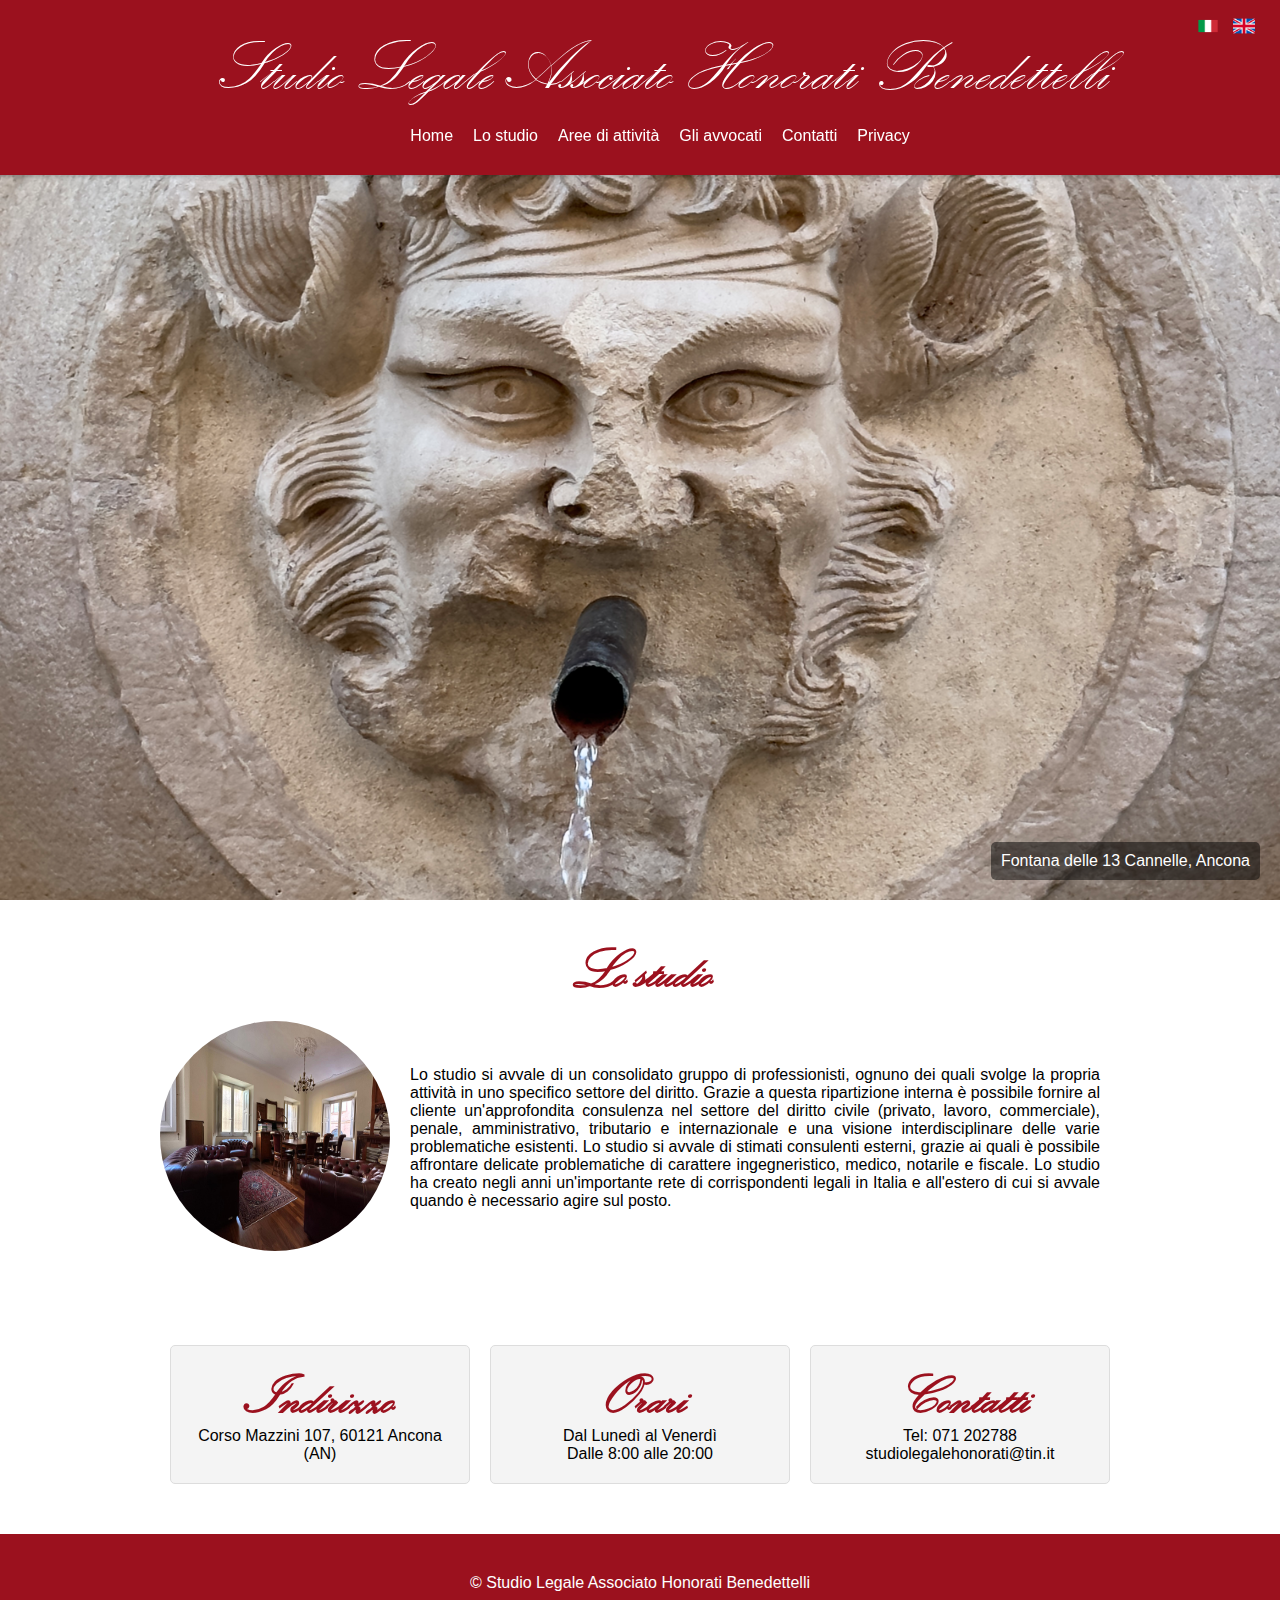
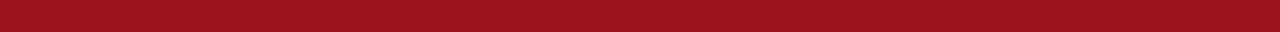
==== commit 87f17fb1: "hero imgs changed" ====
--- a/index.html
+++ b/index.html
@@ -1,5 +1,5 @@
 <!DOCTYPE html>
-<html lang="en">
+<html lang="it">
 
 <head>
     <meta charset="UTF-8">
@@ -19,208 +19,62 @@
 <body>
     <header id="sticky-header">
         <h1>Studio Legale Associato Honorati Benedettelli</h1>
-        <nav>
-            <a href="#home">Home</a>
-            <a href="#about">Lo studio</a>
-            <a href="#services">Aree di attività</a>
-            <a href="#lawyers">Gli avvocati</a>
-            <a href="#contact">Contatti</a>
-        </nav>
+        <div class="menu-toggle" id="menu-toggle">
+            <div class="bar"></div>
+            <div class="bar"></div>
+            <div class="bar"></div>
+        </div>
+        <div class="nav-dialog" id="nav-dialog">
+            <nav>
+                <a href="">Home</a>
+                <a href="index.html">Lo studio</a>
+                <a href="attivita.html">Aree di attività</a>
+                <a href="avvocati.html">Gli avvocati</a>
+                <a href="contatti.html">Contatti</a>
+                <a href="privacy.html">Privacy</a>
+            </nav>
+        </div>
         <div class="flags">
-            <a href="#" class="flag-icon flag-icon-it"><img class="flag" src="imgs/italy.png" alt="italian"></a> <!-- Italian flag -->
-            <a href="#" class="flag-icon flag-icon-en"><img class="flag" src="imgs/united-kingdom.png" alt="english"></a> <!-- English flag -->
+            <a href="#" class="flag-icon flag-icon-it"><img class="flag" src="imgs/italy.png" alt="italian"></a>
+            <!-- Italian flag -->
+            <a href="#" class="flag-icon flag-icon-en"><img class="flag" src="imgs/united-kingdom.png"
+                    alt="english"></a> <!-- English flag -->
         </div>
     </header>
     <!-- Hero -->
-    <div class="carousel-container" id="home">
-        <div class="carousel-slide">
-            <img src="imgs/img17.jpg" alt="Image 1">
-            <!-- <div class="carousel-caption">
-                <h2>Diritto Civile</h2>
-            </div> -->
+    <section id="home" class="hero">
+        <img src="imgs/IMG_2353.jpg" alt="Hero Image">
+        <div class="caption">
+            <p>Fontana delle 13 Cannelle, Ancona</p>
         </div>
-        <div class="carousel-slide">
-            <img src="imgs/img18.jpg" alt="Image 2">
-            <!-- <div class="carousel-caption">
-                <h2>Diritto di Famiglia</h2>
-            </div> -->
-        </div>
-        <div class="carousel-slide">
-            <img src="imgs/bilancia.jpg" alt="Image 3">
-            <!-- <div class="carousel-caption">
-                <h2>Diritto Tributario</h2>
-            </div> -->
-        </div>
-        <div class="carousel-slide">
-            <img src="imgs/books.jpg" alt="Image 4">
-            <!-- <div class="carousel-caption">
-                <h2>Diritto Penale</h2>
-            </div> -->
-        </div>
-        <div class="carousel-slide">
-            <img src="imgs/books.jpg" alt="Image 5">
-            <!-- <div class="carousel-caption">
-                <h2>Diritto</h2>
-            </div> -->
-        </div>
-    </div>
+    </section>
     <!-- About -->
     <section id="about" class="about">
         <div class="container">
             <h2>Lo studio</h2>
             <div class="about-content">
                 <div class="profile-image">
-                    <img src="imgs/studio.jpg" alt="Roberta Dardani - Lawyer">
+                    <img src="imgs/studio.jpg" alt="Lo studio">
                 </div>
                 <div class="profile-details">
                     <p>Lo studio si avvale di un consolidato gruppo di professionisti, ognuno dei quali svolge la
                         propria attività in uno specifico settore del diritto. Grazie a questa ripartizione interna è
-                        possibile fornire al cliente una approfondita consulenza nel settore del diritto civile
+                        possibile fornire al cliente un'approfondita consulenza nel settore del diritto civile
                         (privato, lavoro, commerciale), penale, amministrativo, tributario e internazionale e una
-                        visione interdisciplinare delle varie problematiche esistenti.
-                        Lo studio si avvale di stimati consulenti esterni, grazie ai quali è possibile affrontare
-                        delicate problematiche di carattere ingegneristico, medico, notarile e fiscale.
-                        Lo studio ha creato negli anni una importante rete di corrispondenti legali in Italia e
-                        all&#39;estero di cui si avvale quando è necessario agire sul posto.</p>
+                        visione interdisciplinare delle varie problematiche esistenti. Lo studio si avvale di stimati
+                        consulenti esterni, grazie ai quali è possibile affrontare delicate problematiche di carattere
+                        ingegneristico, medico, notarile e fiscale. Lo studio ha creato negli anni un'importante rete
+                        di corrispondenti legali in Italia e all'estero di cui si avvale quando è necessario
+                        agire sul posto.</p>
                 </div>
             </div>
         </div>
     </section>
-    <!-- Services -->
-    <section id="services" class="services">
-        <div class="container">
-            <h2>Aree di attività</h2>
-            <div class="service">
-                <i class="fas fa-gavel"></i>
-                <h3>Diritto Amministrativo</h3>
-                <p>We provide expert legal defense for individuals facing criminal charges. Our experienced team of
-                    attorneys will guide you through the legal process, represent you in court, and work to protect your
-                    rights and ensure the best possible outcome for your case.</p>
-            </div>
-            <div class="service">
-                <i class="fas fa-balance-scale"></i>
-                <h3>Diritto di famiglia e delle persone</h3>
-                <p>Our team can assist with family law cases, including divorce, child custody, and spousal support. We
-                    understand the emotional and legal complexities of family law matters and will provide you with
-                    compassionate and expert guidance.</p>
-            </div>
-            <div class="service">
-                <i class="fas fa-balance-scale"></i>
-                <h3>Diritto Civile</h3>
-                <p>Planning for the future is crucial. We provide comprehensive wills and estates services to help you
-                    protect your assets and ensure your wishes are carried out. Our attorneys will work with you to
-                    create a personalized estate plan.</p>
-            </div>
-            <div class="service">
-                <i class="fas fa-balance-scale"></i>
-                <h3>Diritto Penale</h3>
-                <p>Planning for the future is crucial. We provide comprehensive wills and estates services to help you
-                    protect your assets and ensure your wishes are carried out. Our attorneys will work with you to
-                    create a personalized estate plan.</p>
-            </div>
-            <div class="service">
-                <i class="fas fa-balance-scale"></i>
-                <h3>Diritto Tributario</h3>
-                <p>Planning for the future is crucial. We provide comprehensive wills and estates services to help you
-                    protect your assets and ensure your wishes are carried out. Our attorneys will work with you to
-                    create a personalized estate plan.</p>
-            </div>
-        </div>
-    </section>
-    <!-- Gli avvocati -->
-    <section id="lawyers" class="container lawyers">
-        <h2>Gli Avvocati</h2>
-        <div class="lawyers-container">
-            <div class="lawyer-column">
-                <ul class="lawyer-list">
-                    <li class="lawyer-item">
-                        <img class="lawyer-image" src="imgs/bilancia.jpg" alt="Lawyer 1">
-                        <div class="lawyer-details">
-                            <h3 class="lawyer-name">Settimio Honorati</h3>
-                            <p class="lawyer-specialty">Criminal Defense</p>
-                            <p>Consegue la Laurea di Dottore in Giurisprudenza con lode il 21/07/88 presso l’Università
-                                degli Studi di Macerata presentando una tesi di laurea in Diritto Civile.
-                                Ottiene il titolo di Procuratore Legale nel concorso indetto con D.M. Del 1992.
-                                Attualmente è Avvocato Cassazionista abilitato al patrocinio avanti le magistrature
-                                superiori.</p>
-                            <p class="lawyer-contact">settimio.honorati@gmail.com</p>
-                        </div>
-                    </li>
-                    <li class="lawyer-item">
-                        <img class="lawyer-image" src="imgs/bilancia.jpg" alt="Lawyer 2">
-                        <div class="lawyer-details">
-                            <h3 class="lawyer-name">Flavia Benedettelli</h3>
-                            <p class="lawyer-specialty">Family Law</p>
-                            <p>Consegue la Laurea di Dottore in Giurisprudenza con lode il 21/07/88 presso l’Università
-                                degli Studi di Macerata.
-                                Ottiene il titolo di Procuratore Legale nel concorso indetto con D.M. Del 1992.
-                                Attualmente è Avvocato Cassazionista abilitato al patrocinio avanti le magistrature
-                                superiori.</p>
-                            <p class="lawyer-contact">benedettellihonorati@gmail.com</p>
-                        </div>
-                    </li>
-                </ul>
-            </div>
-            <div class="lawyer-column">
-                <ul class="lawyer-list">
-                    <li class="lawyer-item">
-                        <img class="lawyer-image" src="imgs/bilancia.jpg" alt="Lawyer 3">
-                        <div class="lawyer-details">
-                            <h3 class="lawyer-name">Roberta Dardani</h3>
-                            <p class="lawyer-specialty">Personal Injury</p>
-                            <p>L’Avv. Roberta Dardani ha conseguito la Laurea in Giurisprudenza presso l’Università
-                                degli Studi di Macerata il 19/02/1990. Inizia a collaborare con lo studio nel 2000.
-                                Si occupa di Diritto di famiglia e delle persone, Separazione e
-                                divorzio, Diritto sanitario, Responsabilità civile, Recupero crediti e procedure da
-                                Sovraindebitamento</p>
-                            <p class="lawyer-contact">rob.dardani@gmail.com</p>
-                        </div>
-                    </li>
-                    <li class="lawyer-item">
-                        <img class="lawyer-image" src="imgs/bilancia.jpg" alt="Lawyer 4">
-                        <div class="lawyer-details">
-                            <h3 class="lawyer-name">Guglielmo De Marco</h3>
-                            <p class="lawyer-specialty">Real Estate Law</p>
-                            <p>Consegue la Laurea di Dottore in Giurisprudenza con lode il 21/07/88 presso l’Università
-                                degli Studi di Macerata.
-                                Ottiene il titolo di Procuratore Legale nel concorso indetto con D.M. Del 1992.
-                                Attualmente è Avvocato Cassazionista abilitato al patrocinio avanti le magistrature
-                                superiori.</p>
-                            <p class="lawyer-contact">settimio.honorati@gmail.com</p>
-                        </div>
-                    </li>
-                </ul>
-            </div>
-        </div>
-    </section>
     <!-- Contacts -->
-    <section id="contact" class="contact">
-        <div class="container">
-            <h2>Contattaci</h2>
-            <p>Riceviamo solo su appuntamento in Corso Mazzini 107 dal Lunedì al Venerdì dalle 8:00 alle 20:00</p>
-            <p>Prenota il tuo appuntamento tramite il form qui sotto.</p>
-            <form class="form">
-                <div class="form-group">
-                    <label for="name">Nome:</label>
-                    <input type="text" id="name" name="name" required>
-                </div>
-                <div class="form-group">
-                    <label for="email">Email:</label>
-                    <input type="email" id="email" name="email" required>
-                </div>
-                <div class="form-group">
-                    <label for="message">Messaggio:</label>
-                    <textarea id="message" name="message" rows="4" required></textarea>
-                </div>
-                <button type="submit">Inoltra</button>
-            </form>
-        </div>
-    </section>
-    <section class="contacts">
-        <div class="contacts-container">
+    <section id="contacts" class="contacts">
+        <div class="contacts-container container">
             <div class="column">
                 <h2>Indirizzo</h2>
-                <p>Studio Legale Associato Honorati Benedettelli</p>
                 <p>Corso Mazzini 107, 60121 Ancona (AN)</p>
             </div>
             <div class="column">
@@ -230,19 +84,14 @@
             </div>
             <div class="column">
                 <h2>Contatti</h2>
-                <p>Tel: 071 202788 - P.IVA 02047240425</p>
-                <p>studiolegalehonorati@gmail.com</p>
+                <p>Tel: 071 202788</p>
+                <p>studiolegalehonorati@tin.it</p>
             </div>
         </div>
     </section>
     <footer>
         <div class="container">
-            <p>&copy; 2023 Studio Legale Associato Honorati Benedettelli</p>
-            <p>Aperto Lunedì - Venerdì, 8:00 - 20:00</p>
-            <p>Corso Mazzini 107, 60121 Ancona (AN)</p>
-            <p>Tel: 071 202788</p>
-            <p>P.IVA 02047240425</p>
-            <p>studiolegalehonorati@gmail.com</p>
+            <p>&copy; Studio Legale Associato Honorati Benedettelli</p>
         </div>
     </footer>
     <script src="script.js"></script>
--- a/style.css
+++ b/style.css
@@ -17,23 +17,27 @@
 h2 {
     font-family: myKunstlerFont;
     font-size: 56px;
-    color: #4C0013;
-    text-shadow: 2px 2px 4px lightslategray;
+    color: #9b111e;
+    /* text-shadow: 2px 2px 4px lightslategray; */
 }
 
 .container {
     max-width: 960px;
     margin: 0 auto;
+}
+
+/* Header Styles */
+header {
     padding: 20px;
-}
-
-/* Header Styles */
-/* Make the header sticky on scroll */
+    text-align: center;
+    box-shadow: 0 2px 4px rgba(0, 0, 0, 0.2);
+}
+
 #sticky-header {
     position: fixed;
     top: 0;
     width: 100%;
-    background-color: #4C0013;
+    background-color: #9b111e;
     color: #fff;
     z-index: 1000;
 }
@@ -42,18 +46,14 @@
     font-family: myKunstlerFont;
     font-size: 70px;
     margin: 10px;
-    text-shadow: 2px 2px 4px lightslategray;
+    /* text-shadow: 2px 2px 4px lightslategray; */
     font-weight: 100;
 }
-
-/* #sticky-header {
-    position: relative;
-} */
 
 .flags {
     position: absolute;
-    top: 15px; /* Adjust the vertical position as needed */
-    right: 65px; /* Adjust the horizontal position as needed */
+    top: 15px; 
+    right: 65px;
 }
 
 .flag-icon {
@@ -67,76 +67,69 @@
     width: 22px;
 }
 
-header {
-    padding: 20px;
-    text-align: center;
-    box-shadow: 0 2px 4px rgba(0, 0, 0, 0.2);
+.menu-toggle {
+    cursor: pointer;
+    display: none;
+}
+
+.bar {
+    width: 25px;
+    height: 3px;
+    background-color: #fff;
+    margin: 3px 0;
+}
+
+.nav-dialog {
+    display: flex;
+    flex-direction: column;
 }
 
 nav {
     display: flex;
+    flex-direction: row;
     justify-content: center;
-    gap: 20px;
+    list-style: none;
+    padding: 0;
 }
 
 nav a {
+    color: #fff;
     text-decoration: none;
-    color: #fff;
-    /* font-weight: bold; */
-}
-
-/* Carousel Style */
-.carousel-container {
+    padding: 10px;
+}
+
+.hero {
     position: relative;
+    width: 100%;
     height: 100vh;
     overflow: hidden;
 }
-
-.carousel-slide {
-    display: none;
+.hero img {
     width: 100%;
     height: 100%;
-}
-
-.carousel-slide img {
-    width: 100%;
+    /* object-fit: repeat; */
+    /* position: absolute; */
+}
+.caption {
+    position: absolute;
+    bottom: 20px;
+    right: 20px;
+    background-color: rgba(0, 0, 0, 0.5);
+    color: #fff; 
+    padding: 10px;
+    border-radius: 5px;
+}
+
+#home2 {
+    height: 500px;
+}
+
+#home2 img {
     height: 100%;
-    object-fit: cover;
-    /* opacity: 0.5; */
-}
-
-/* .carousel-caption {
-    position: absolute;
-    top: 50%;
-    left: 50%;
-    transform: translate(-50%, -50%);
-    text-align: center;
-    padding: 30px;
-} */
-
-.carousel-caption h2 {
-    font-family: Arial, Helvetica, sans-serif;
-    color: #333;
-    text-align: right;
-}
-
-h2.slide-in {
-    position: absolute;
-    left: -100%; /* Start off the screen to the left */
-    animation: slide 2s forwards;
-}
-
-@keyframes slide {
-    0% {
-        left: -100%;
-    }
-    100% {
-        left: 0;
-    }
-}
-
-/* "About Me" section */
+}
+/* Lo studio section */
 .about {
+    width: 100%;
     background-color: #fff;
     padding: 40px 0;
 }
@@ -149,6 +142,7 @@
 .about-content {
     display: flex;
     align-items: center;
+    text-align: justify;
 }
 
 .profile-image img {
@@ -173,7 +167,7 @@
 
 /* Services Section Styles */
 .services {
-    background-color: #4C0013;
+    background-color: #9b111e;
     padding: 40px 0;
     color: #fff;
 }
@@ -187,12 +181,10 @@
 
 /* Responsive CSS for the services section */
 .service {
-    margin: 20px 0;
+    margin: 30px 0;
     display: flex;
     align-items: flex-start;
-    /* Align items at the top */
     flex-wrap: wrap;
-    /* Wrap the content to the next line on smaller screens */
 }
 
 .service i {
@@ -204,7 +196,6 @@
     font-size: 20px;
     margin: 0;
     flex: 1;
-    /* Expand to fill available space */
 }
 
 .service p {
@@ -241,14 +232,12 @@
     margin: 40px;
 }
 
-.lawyer-image {
-    width: 250px;
-    height: 250px;
-    margin-right: 20px;
-}
-
 .lawyer-details {
     flex: 1;
+}
+
+.lawyer-details p {
+    text-align: justify;
 }
 
 .lawyer-name {
@@ -328,32 +317,80 @@
     box-sizing: border-box;
 }
 
+#privacy h2 {
+    font-family: Arial, Helvetica, sans-serif;
+    font-size: 30px;
+    padding-top: 30px;
+}
+
+.privacy-text {
+    padding: 40px 0;
+}
+
 footer {
-    background-color: #4C0013;
-    text-align: center;
-    color: #fff;
+    background-color: #9b111e;
+    text-align: center;
+    color: #fff;
+    width: 100%;
+    padding: 40px 0;
 }
 
 /* Responsive design for the entire page */
 @media (max-width: 768px) {
 
-    /* Adjustments for smaller screens */
     #sticky-header {
         padding: 5px;
     }
 
     #sticky-header h1 {
-        font-size: 20px;
-    }
-
-    #sticky-header nav {
+        font-size: 50px;
+        padding: 10px;
+    }
+
+    .menu-toggle {
         display: block;
-        margin-top: 10px;
-    }
-
-    #sticky-header nav a {
-        display: block;
-        margin: 5px 0;
+        margin: 20px;
+    }
+
+    .nav-dialog {
+        display: none;
+        background-color: #333;
+        position: fixed;
+        top: 0;
+        left: 0;
+        width: 100%;
+        height: 100%;
+        z-index: 1;
+    }
+
+    nav {
+        flex-direction: column;
+        align-items: center;
+        margin-top: 20%;
+    }
+
+    nav a {
+        padding: 20px;
+    }
+
+    .nav-dialog.active {
+        display: flex;
+    }
+
+    .flags {
+        position: absolute;
+        top: 12px; 
+        right: 25px;
+    }
+    
+    .flag-icon {
+        margin-left: 5px;
+        text-decoration: none;
+    }
+    
+    .flag {
+        height: 18px;
+        width: 18px;
     }
 
     .container {
@@ -363,6 +400,11 @@
     .about-content {
         display: flex;
         flex-direction: column;
+    }
+
+    .services {
+        padding: 20px;
+        text-align: justify;
     }
 
     .service {
@@ -395,11 +437,31 @@
         height: 200px;
     }
 
+    .contact {
+       padding-left: 30px;
+       width: 80%;
+    }
+
     .contacts-container {
         flex-direction: column;
-      }
+        width: 80%;
+        padding: 40px 0;
+    }
 
       .column {
         width: 100%;
       }
+
+      #privacy h2 {
+        margin: 20px;
+      }
+
+      .privacy-text {
+        margin: 20px;
+        text-align: justify;
+      }
+
+      footer p {
+        font-size: 14px;
+      }
 }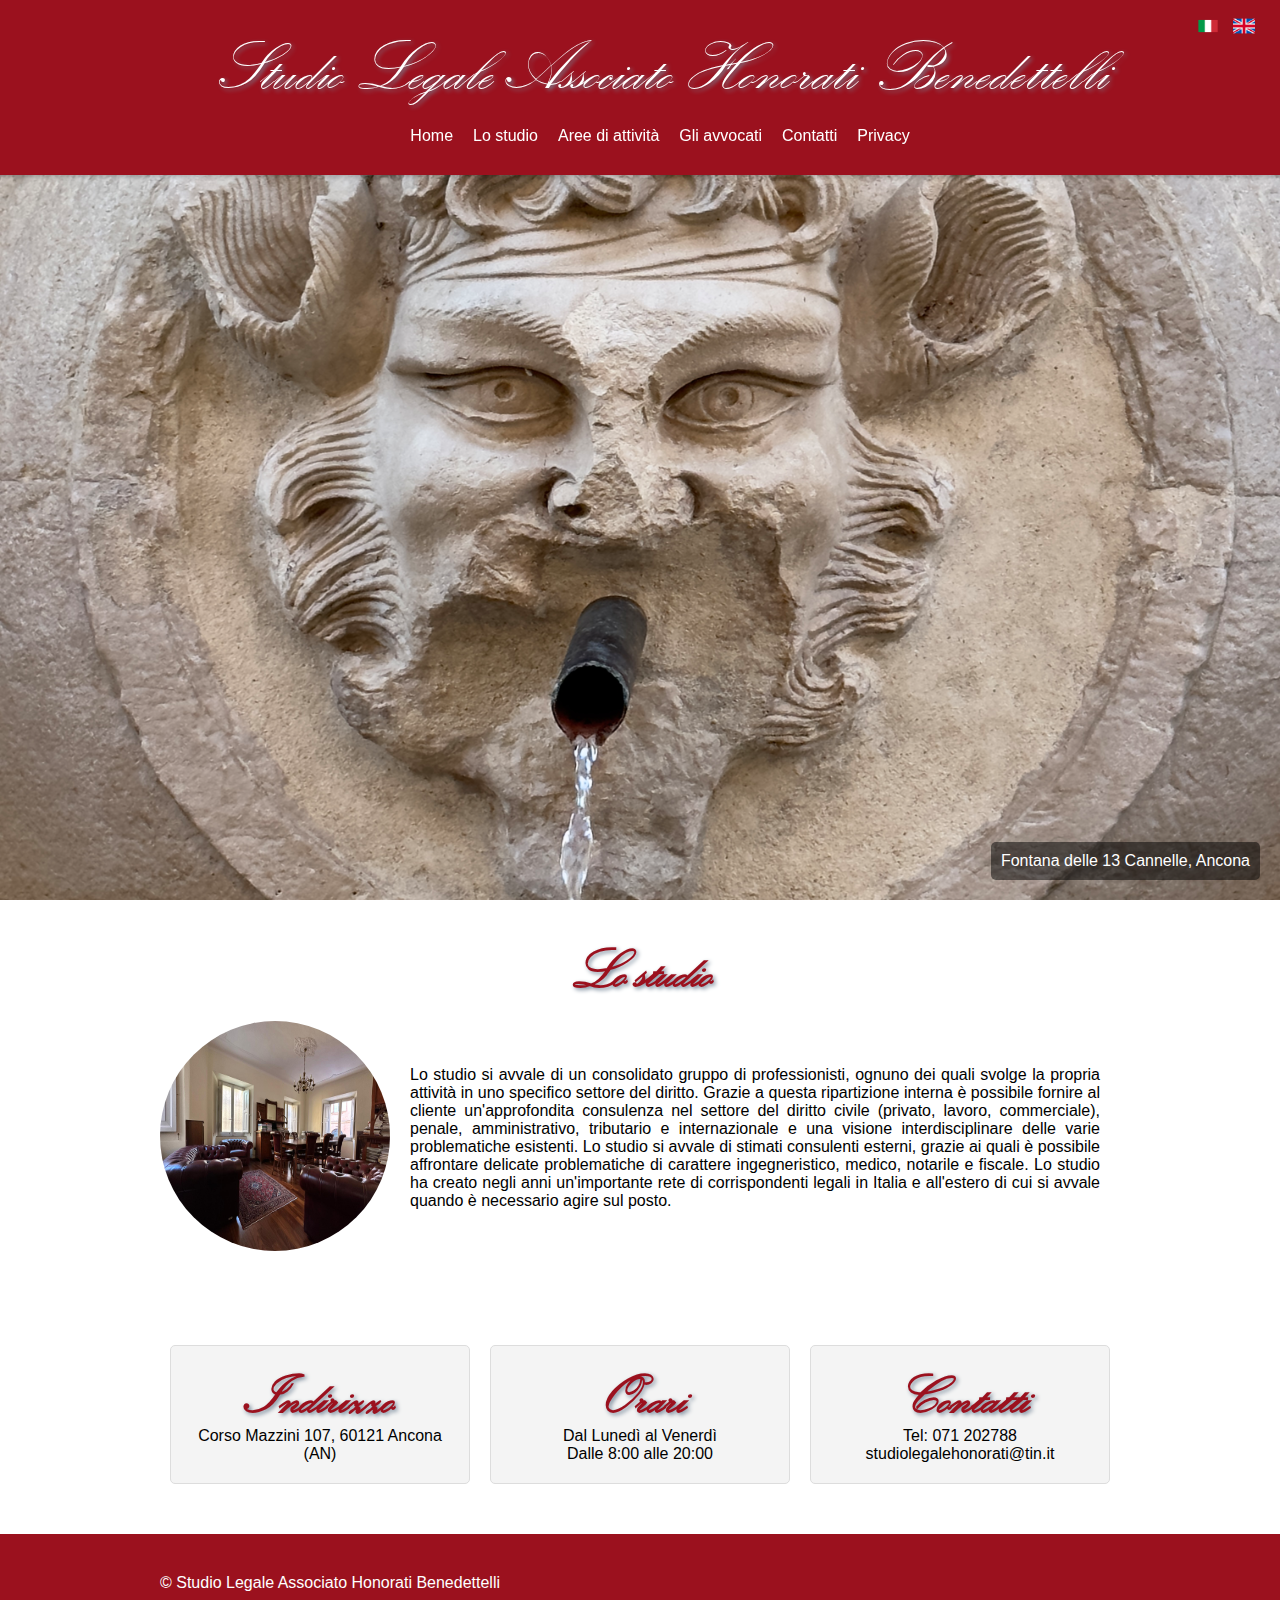
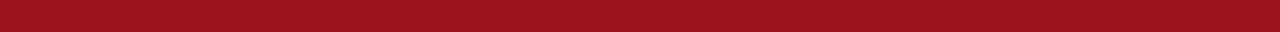
==== commit ad33d664: "css changes" ====
--- a/index.html
+++ b/index.html
@@ -53,10 +53,10 @@
         <div class="container">
             <h2>Lo studio</h2>
             <div class="about-content">
-                <div class="profile-image">
+                <div class="studio-image">
                     <img src="imgs/studio.jpg" alt="Lo studio">
                 </div>
-                <div class="profile-details">
+                <div class="studio-details">
                     <p>Lo studio si avvale di un consolidato gruppo di professionisti, ognuno dei quali svolge la
                         propria attività in uno specifico settore del diritto. Grazie a questa ripartizione interna è
                         possibile fornire al cliente un'approfondita consulenza nel settore del diritto civile
--- a/style.css
+++ b/style.css
@@ -3,63 +3,68 @@
     src: url(KUNSTLER.TTF);
 }
 
-/* Reset some default styles */
 body, h1, h2, h3, p {
     margin: 0;
     padding: 0;
 }
 
-/* Add styles for the entire page */
+/* TYPOGRAPHY */
 body {
     font-family: Arial, sans-serif;
 }
 
+h1 {
+    font-family: myKunstlerFont;
+    font-size: 70px;
+    font-weight: 100;
+    margin: 10px;
+    text-shadow: 2px 2px 4px lightslategray;
+}
+
 h2 {
+    color: #9b111e;
     font-family: myKunstlerFont;
     font-size: 56px;
-    color: #9b111e;
-    /* text-shadow: 2px 2px 4px lightslategray; */
+    text-shadow: 2px 2px 4px lightslategray;
+}
+
+p {
+    font-size: 16px;
+    text-align: justify;
 }
 
 .container {
+    margin: 0 auto;
     max-width: 960px;
-    margin: 0 auto;
-}
-
-/* Header Styles */
+}
+
+/* HEADER SECTION */
 header {
+    box-shadow: 0 2px 4px rgba(0, 0, 0, 0.2);
     padding: 20px;
     text-align: center;
-    box-shadow: 0 2px 4px rgba(0, 0, 0, 0.2);
 }
 
 #sticky-header {
+    background-color: #9b111e;
+    color: #fff;
     position: fixed;
     top: 0;
     width: 100%;
-    background-color: #9b111e;
-    color: #fff;
     z-index: 1000;
 }
 
-#sticky-header h1 {
-    font-family: myKunstlerFont;
-    font-size: 70px;
-    margin: 10px;
-    /* text-shadow: 2px 2px 4px lightslategray; */
-    font-weight: 100;
-}
-
+/* Flag Icons */
 .flags {
     position: absolute;
-    top: 15px; 
     right: 65px;
+    top: 15px;
 }
 
 .flag-icon {
-    margin-left: 10px; /* Adjust the spacing between the icons */
+    color: #000;
+    margin-left: 10px;
     text-decoration: none;
-    color: #000; /* Set the color of the icons */
 }
 
 .flag {
@@ -67,16 +72,17 @@
     width: 22px;
 }
 
+/* Hamburger menu */
 .menu-toggle {
     cursor: pointer;
     display: none;
 }
 
 .bar {
+    background-color: #fff;
+    height: 3px;
+    margin: 3px 0;
     width: 25px;
-    height: 3px;
-    background-color: #fff;
-    margin: 3px 0;
 }
 
 .nav-dialog {
@@ -84,6 +90,7 @@
     flex-direction: column;
 }
 
+/* Navigation Menu */
 nav {
     display: flex;
     flex-direction: row;
@@ -94,30 +101,31 @@
 
 nav a {
     color: #fff;
+    padding: 10px;
     text-decoration: none;
-    padding: 10px;
-}
-
+}
+
+/* HERO SECTION */
 .hero {
-    position: relative;
-    width: 100%;
     height: 100vh;
     overflow: hidden;
-}
+    position: relative;
+    width: 100%;
+}
+
 .hero img {
-    width: 100%;
     height: 100%;
-    /* object-fit: repeat; */
-    /* position: absolute; */
-}
+    width: 100%;
+}
+
 .caption {
+    background-color: rgba(0, 0, 0, 0.5);
+    border-radius: 5px;
+    bottom: 20px;
+    color: #fff;
+    padding: 10px;
     position: absolute;
-    bottom: 20px;
     right: 20px;
-    background-color: rgba(0, 0, 0, 0.5);
-    color: #fff; 
-    padding: 10px;
-    border-radius: 5px;
 }
 
 #home2 {
@@ -127,83 +135,72 @@
 #home2 img {
     height: 100%;
 }
-/* Lo studio section */
+
+/* STUDIO SECTION */
 .about {
-    width: 100%;
     background-color: #fff;
     padding: 40px 0;
+    width: 100%;
 }
 
 .about h2 {
-    text-align: center;
     margin-bottom: 20px;
+    text-align: center;
 }
 
 .about-content {
-    display: flex;
     align-items: center;
-    text-align: justify;
-}
-
-.profile-image img {
+    display: flex;
+}
+
+.studio-image img {
+    border-radius: 50%;
+    height: 230px;
     width: 230px;
-    height: 230px;
-    border-radius: 50%;
-}
-
-.profile-details {
-    flex: 1;
+}
+
+.studio-details {
     padding: 20px;
 }
 
-.profile-details h3 {
-    font-size: 24px;
-}
-
-.profile-details p {
-    font-size: 16px;
-}
-
-
-/* Services Section Styles */
+/* ATTIVITA' SECTION */
 .services {
     background-color: #9b111e;
-    padding: 40px 0;
-    color: #fff;
+    color: #fff;
+    padding: 40px 0;
 }
 
 #services h2 {
     color: #fff;
+    font-weight: 100;
+    text-align: center;
     text-shadow: none;
-    font-weight: 100;
-    text-align: center;
-}
-
-/* Responsive CSS for the services section */
+}
+
 .service {
+    align-items: flex-start;
+    display: flex;
+    flex-wrap: wrap;
     margin: 30px 0;
-    display: flex;
-    align-items: flex-start;
-    flex-wrap: wrap;
-}
-
-.service i {
-    font-size: 28px;
+}
+
+.attivita-icon {
     margin-right: 10px;
+    width: 32px;
 }
 
 .service h3 {
+    flex: 1;
     font-size: 20px;
     margin: 0;
-    flex: 1;
 }
 
 .service p {
+    font-size: 16px;
     margin: 5px 0;
-    font-size: 16px;
-}
-
-/* Lawyers section */
+}
+
+/* AVVOCATI SECTION */
 #lawyers h2 {
     text-align: center;
 }
@@ -230,14 +227,6 @@
 .lawyer-item {
     display: flex;
     margin: 40px;
-}
-
-.lawyer-details {
-    flex: 1;
-}
-
-.lawyer-details p {
-    text-align: justify;
 }
 
 .lawyer-name {
@@ -257,11 +246,12 @@
     margin-top: 5px;
 }
 
-/* Contact Section Styles */
+/* CONTACTS SECTION */
 .contact {
     padding: 40px 0;
 }
 
+/* Form style */
 .form {
     padding-top: 20px;
 }
@@ -276,47 +266,53 @@
 }
 
 input, textarea {
-    width: 100%;
-    padding: 10px;
     border: 1px solid #ccc;
     border-radius: 5px;
+    padding: 10px;
+    width: 100%;
 }
 
 button {
     background-color: #333;
-    color: #fff;
-    padding: 10px 20px;
     border: none;
     border-radius: 5px;
+    color: #fff;
     cursor: pointer;
+    padding: 10px 20px;
 }
 
 button:hover {
     background-color: #555;
 }
 
+/* Contacts columns style */
 .contacts {
     text-align: center;
 }
 
 .contacts-container {
+    align-items: center;
     display: flex;
     flex-wrap: wrap;
     justify-content: space-between;
-    align-items: center;
     padding: 40px;
 }
 
 .column {
-    flex: 1;
-    margin: 10px;
-    padding: 20px;
     background-color: #f4f4f4;
     border: 1px solid #ddd;
     border-radius: 5px;
     box-sizing: border-box;
-}
-
+    flex: 1;
+    margin: 10px;
+    padding: 20px;
+}
+
+.column p {
+    text-align: center;
+}
+
+/* PRIVACY SECTION */
 #privacy h2 {
     font-family: Arial, Helvetica, sans-serif;
     font-size: 30px;
@@ -327,17 +323,19 @@
     padding: 40px 0;
 }
 
+/* FOOTER SECTION */
 footer {
     background-color: #9b111e;
-    text-align: center;
-    color: #fff;
-    width: 100%;
-    padding: 40px 0;
-}
-
-/* Responsive design for the entire page */
+    color: #fff;
+    text-align: center;
+    padding: 40px 0;
+    width: 100%;
+}
+
+/* Responsive design for smaller screens */
 @media (max-width: 768px) {
 
+    /* HEADER */
     #sticky-header {
         padding: 5px;
     }
@@ -353,19 +351,19 @@
     }
 
     .nav-dialog {
+        background-color: #333;
         display: none;
-        background-color: #333;
+        height: 100%;
+        left: 0;
         position: fixed;
         top: 0;
-        left: 0;
         width: 100%;
-        height: 100%;
         z-index: 1;
     }
 
     nav {
-        flex-direction: column;
         align-items: center;
+        flex-direction: column;
         margin-top: 20%;
     }
 
@@ -379,15 +377,15 @@
 
     .flags {
         position: absolute;
-        top: 12px; 
         right: 25px;
-    }
-    
+        top: 12px;
+    }
+
     .flag-icon {
         margin-left: 5px;
         text-decoration: none;
     }
-    
+
     .flag {
         height: 18px;
         width: 18px;
@@ -397,11 +395,13 @@
         width: 100%;
     }
 
+    /* LO STUDIO */
     .about-content {
         display: flex;
         flex-direction: column;
     }
 
+    /* ATTIVITA' */
     .services {
         padding: 20px;
         text-align: justify;
@@ -411,16 +411,16 @@
         flex-direction: column;
     }
 
-    .service i {
-        margin-right: 0;
-        margin-bottom: 10px;
-    }
-
+    .service h3 {
+        margin-top: 5px;
+    }
+
+    /* AVVOCATI */
     .lawyers-container {
+        align-items: center;
         display: flex;
         flex-direction: column;
         justify-content: center;
-        align-items: center;
     }
 
     .lawyer-column {
@@ -433,35 +433,36 @@
     }
 
     .lawyer-image img {
+        height: 200px;
         width: 200px;
-        height: 200px;
-    }
-
+    }
+
+    /* CONTACTS */
     .contact {
-       padding-left: 30px;
-       width: 80%;
+        padding-left: 30px;
+        width: 80%;
     }
 
     .contacts-container {
         flex-direction: column;
         width: 80%;
-        padding: 40px 0;
-    }
-
-      .column {
+    }
+
+    .column {
+        margin-left: 0;
         width: 100%;
-      }
-
-      #privacy h2 {
+    }
+    /* PRIVACY */
+    #privacy h2 {
         margin: 20px;
-      }
-
-      .privacy-text {
+    }
+
+    .privacy-text {
         margin: 20px;
         text-align: justify;
-      }
-
-      footer p {
+    }
+    /* FOOTER */
+    footer p {
         font-size: 14px;
-      }
+    }
 }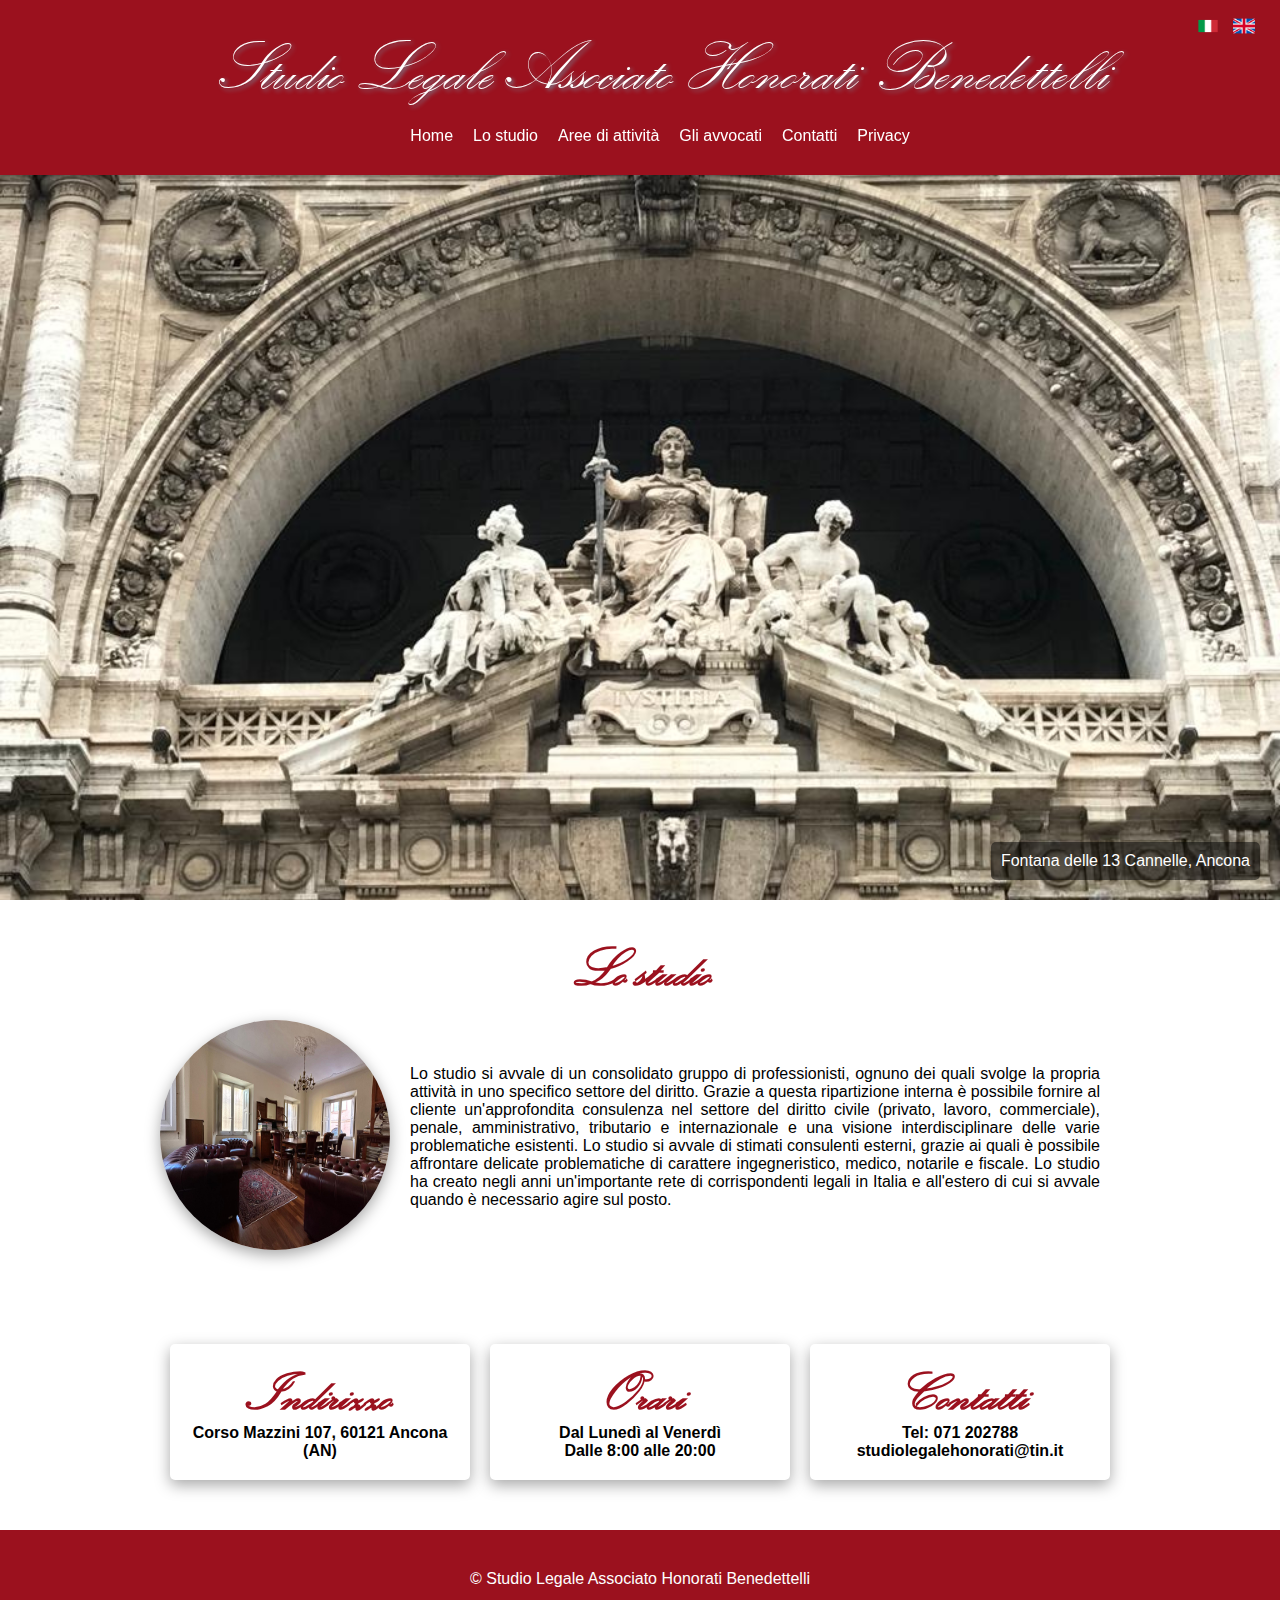
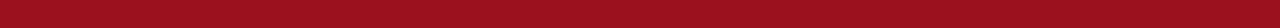
==== commit 03541f85: "change" ====
--- a/index.html
+++ b/index.html
@@ -27,7 +27,7 @@
         <div class="nav-dialog" id="nav-dialog">
             <nav>
                 <a href="">Home</a>
-                <a href="index.html">Lo studio</a>
+                <a href="index.html#about">Lo studio</a>
                 <a href="attivita.html">Aree di attività</a>
                 <a href="avvocati.html">Gli avvocati</a>
                 <a href="contatti.html">Contatti</a>
@@ -43,7 +43,7 @@
     </header>
     <!-- Hero -->
     <section id="home" class="hero">
-        <img src="imgs/IMG_2353.jpg" alt="Hero Image">
+        <img src="imgs/img19.jpg" alt="Hero Image">
         <div class="caption">
             <p>Fontana delle 13 Cannelle, Ancona</p>
         </div>
--- a/style.css
+++ b/style.css
@@ -24,8 +24,7 @@
 h2 {
     color: #9b111e;
     font-family: myKunstlerFont;
-    font-size: 56px;
-    text-shadow: 2px 2px 4px lightslategray;
+    font-size: 55px;
 }
 
 p {
@@ -114,7 +113,7 @@
 }
 
 .hero img {
-    height: 100%;
+    height: auto;
     width: 100%;
 }
 
@@ -157,6 +156,7 @@
     border-radius: 50%;
     height: 230px;
     width: 230px;
+    box-shadow: rgba(0, 0, 0, 0.35) 0px 5px 15px;
 }
 
 .studio-details {
@@ -191,7 +191,7 @@
 
 .service h3 {
     flex: 1;
-    font-size: 20px;
+    font-size: 25px;
     margin: 0;
 }
 
@@ -299,10 +299,11 @@
 }
 
 .column {
-    background-color: #f4f4f4;
-    border: 1px solid #ddd;
+   /*  background-color: #f4f4f4; */
+    /* border: 1px solid #ddd; */
     border-radius: 5px;
     box-sizing: border-box;
+    box-shadow: rgba(0, 0, 0, 0.35) 0px 5px 15px;
     flex: 1;
     margin: 10px;
     padding: 20px;
@@ -310,6 +311,7 @@
 
 .column p {
     text-align: center;
+    font-weight: 600;
 }
 
 /* PRIVACY SECTION */
@@ -327,9 +329,12 @@
 footer {
     background-color: #9b111e;
     color: #fff;
-    text-align: center;
-    padding: 40px 0;
-    width: 100%;
+    padding: 40px 0;
+    width: 100%;
+}
+
+footer p {
+    text-align: center;
 }
 
 /* Responsive design for smaller screens */
